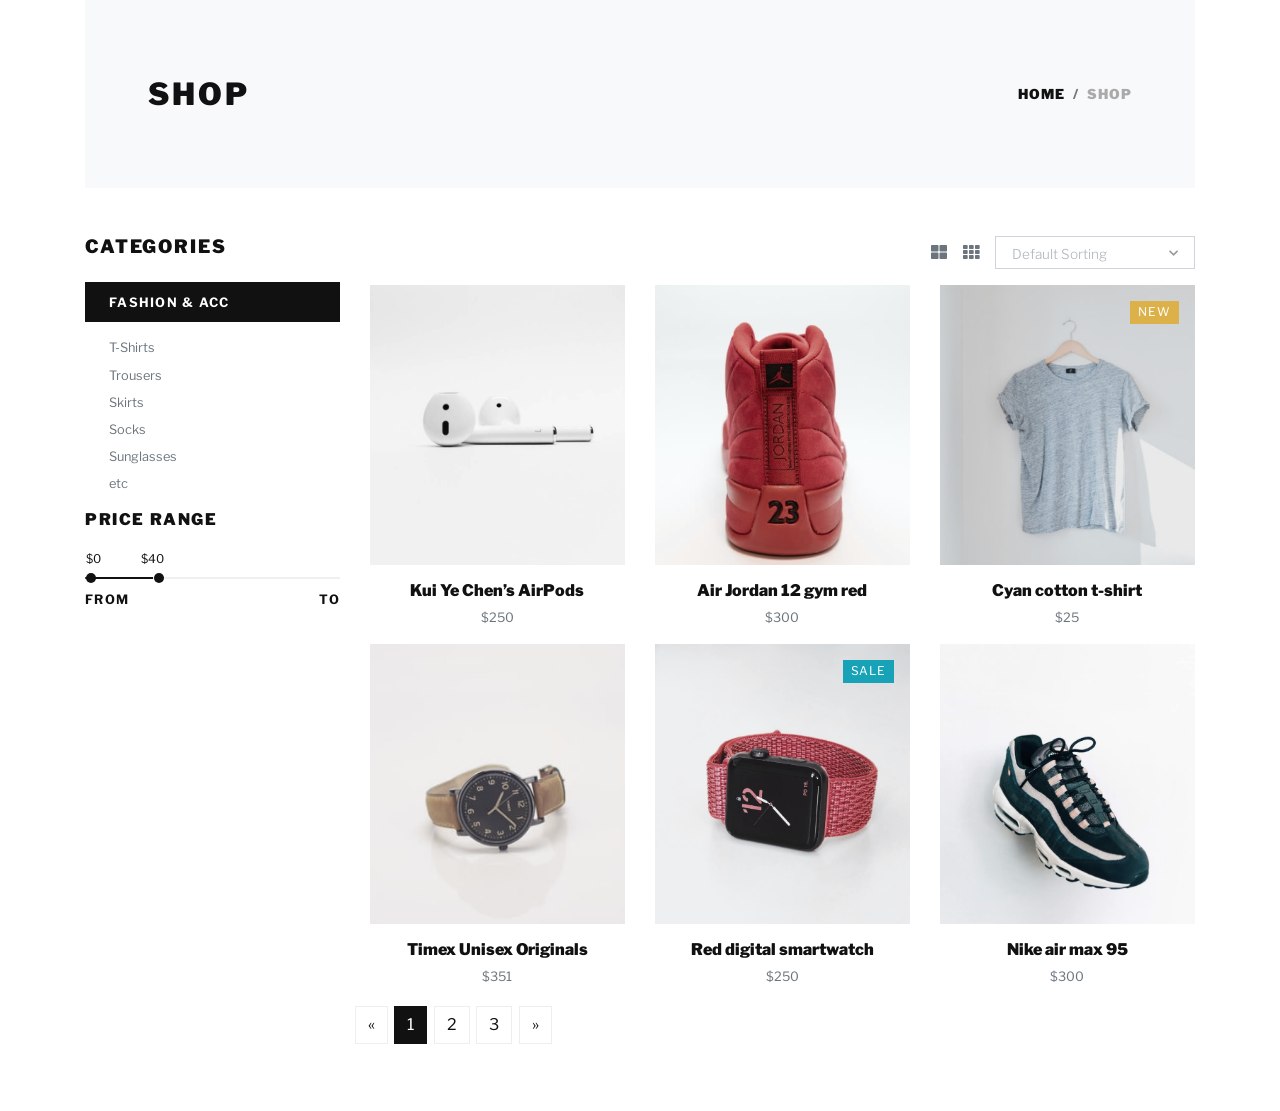
==== groupproject/WebContent/shop.html @ 6e3803e7 "commit" ====
<!DOCTYPE html>
<html>
  <head>
    <meta charset="utf-8">
    <meta http-equiv="X-UA-Compatible" content="IE=edge">
    <title>Boutique | Ecommerce bootstrap template </title>
    <meta name="description" content="">
    <meta name="viewport" content="width=device-width, initial-scale=1">
    <meta name="robots" content="all,follow">
    <!-- Bootstrap CSS-->
    <link rel="stylesheet" href="vendor/bootstrap/css/bootstrap.min.css">
    <!-- Lightbox-->
    <link rel="stylesheet" href="vendor/lightbox2/css/lightbox.min.css">
    <!-- Range slider-->
    <link rel="stylesheet" href="vendor/nouislider/nouislider.min.css">
    <!-- Bootstrap select-->
    <link rel="stylesheet" href="vendor/bootstrap-select/css/bootstrap-select.min.css">
    <!-- Owl Carousel-->
    <link rel="stylesheet" href="vendor/owl.carousel2/assets/owl.carousel.min.css">
    <link rel="stylesheet" href="vendor/owl.carousel2/assets/owl.theme.default.css">
    <!-- Google fonts-->
    <link rel="stylesheet" href="https://fonts.googleapis.com/css2?family=Libre+Franklin:wght@300;400;700&amp;display=swap">
    <link rel="stylesheet" href="https://fonts.googleapis.com/css2?family=Martel+Sans:wght@300;400;800&amp;display=swap">
    <!-- theme stylesheet-->
    <link rel="stylesheet" href="css/style.default.css" id="theme-stylesheet">
    <!-- Custom stylesheet - for your changes-->
    <link rel="stylesheet" href="css/custom.css">
    <!-- Favicon-->
    <link rel="shortcut icon" href="img/favicon.png">
    <!-- Tweaks for older IEs--><!--[if lt IE 9]>
        <script src="https://oss.maxcdn.com/html5shiv/3.7.3/html5shiv.min.js"></script>
        <script src="https://oss.maxcdn.com/respond/1.4.2/respond.min.js"></script><![endif]-->
  </head>
  <body>
    <div class="page-holder">
      <!-- navbar-->
     <jsp:include page="/inc/top.jsp">
      <!--  Modal -->
      <div class="modal fade" id="productView" tabindex="-1" role="dialog" aria-hidden="true">
        <div class="modal-dialog modal-lg modal-dialog-centered" role="document">
          <div class="modal-content">
            <div class="modal-body p-0">
              <div class="row align-items-stretch">
                <div class="col-lg-6 p-lg-0"><a class="product-view d-block h-100 bg-cover bg-center" style="background: url(img/product-5.jpg)" href="img/product-5.jpg" data-lightbox="productview" title="Red digital smartwatch"></a><a class="d-none" href="img/product-5-alt-1.jpg" title="Red digital smartwatch" data-lightbox="productview"></a><a class="d-none" href="img/product-5-alt-2.jpg" title="Red digital smartwatch" data-lightbox="productview"></a></div>
                <div class="col-lg-6">
                  <button class="close p-4" type="button" data-dismiss="modal" aria-label="Close"><span aria-hidden="true">close</span></button>
                  <div class="p-5 my-md-4">
                    <ul class="list-inline mb-2">
                      <li class="list-inline-item m-0"><i class="fas fa-star small text-warning"></i></li>
                      <li class="list-inline-item m-0"><i class="fas fa-star small text-warning"></i></li>
                      <li class="list-inline-item m-0"><i class="fas fa-star small text-warning"></i></li>
                      <li class="list-inline-item m-0"><i class="fas fa-star small text-warning"></i></li>
                      <li class="list-inline-item m-0"><i class="fas fa-star small text-warning"></i></li>
                    </ul>
                    
<!--                     이미지누루면 확대돼서 나오는 이미 -->

                    <h2 class="h4">TEST</h2>
                    <p class="text-muted">$20</p>
                    <p class="text-small mb-4">Lorem ipsum dolor sit amet, consectetur adipiscing elit. In ut ullamcorper leo, eget euismod orci. Cum sociis natoque penatibus et magnis dis parturient montes nascetur ridiculus mus. Vestibulum ultricies aliquam convallis.</p>
                    <div class="row align-items-stretch mb-4">
                      <div class="col-sm-7 pr-sm-0">
                        <div class="border d-flex align-items-center justify-content-between py-1 px-3"><span class="small text-uppercase text-gray mr-4 no-select">Quantity</span>
                          <div class="quantity">
                            <button class="dec-btn p-0"><i class="fas fa-caret-left"></i></button>
                            <input class="form-control border-0 shadow-0 p-0" type="text" value="1">
                            <button class="inc-btn p-0"><i class="fas fa-caret-right"></i></button>
                          </div>
                        </div>
                      </div>
                      <div class="col-sm-5 pl-sm-0"><a class="btn btn-dark btn-sm btn-block h-100 d-flex align-items-center justify-content-center px-0" href="cart.html">Add to cart</a></div>
                    </div><a class="btn btn-link text-dark p-0" href="#"><i class="far fa-heart mr-2"></i>Add to wish list</a>
                  </div>
                </div>
              </div>
            </div>
          </div>
        </div>
      </div>
      <div class="container">
        <!-- HERO SECTION-->
        <section class="py-5 bg-light">
          <div class="container">
            <div class="row px-4 px-lg-5 py-lg-4 align-items-center">
              <div class="col-lg-6">
                <h1 class="h2 text-uppercase mb-0">Shop</h1>
              </div>
              <div class="col-lg-6 text-lg-right">
                <nav aria-label="breadcrumb">
                  <ol class="breadcrumb justify-content-lg-end mb-0 px-0">
                    <li class="breadcrumb-item"><a href="index.html">Home</a></li>
                    <li class="breadcrumb-item active" aria-current="page">Shop</li>
                  </ol>
                </nav>
              </div>
            </div>
          </div>
        </section>
        <section class="py-5">
          <div class="container p-0">
            <div class="row">
              <!-- SHOP SIDEBAR-->
              <div class="col-lg-3 order-2 order-lg-1">
                <h5 class="text-uppercase mb-4">Categories</h5>
                <div class="py-2 px-4 bg-dark text-white mb-3"><strong class="small text-uppercase font-weight-bold">Fashion &amp; Acc</strong></div>
                <ul class="list-unstyled small text-muted pl-lg-4 font-weight-normal">
                  <li class="mb-2"><a class="reset-anchor" href="#">T-Shirts</a></li>
                  <li class="mb-2"><a class="reset-anchor" href="#">Trousers</a></li>
                  <li class="mb-2"><a class="reset-anchor" href="#">Skirts</a></li>
                  <li class="mb-2"><a class="reset-anchor" href="#">Socks</a></li>
                  <li class="mb-2"><a class="reset-anchor" href="#">Sunglasses</a></li>
                  <li class="mb-2"><a class="reset-anchor" href="#">etc</a></li>
                </ul>
               
       
                <h6 class="text-uppercase mb-4">Price range</h6>
                <div class="price-range pt-4 mb-5">
                  <div id="range"></div>
                  <div class="row pt-2">
                    <div class="col-6"><strong class="small font-weight-bold text-uppercase">From<input type="hidden" value="" id="lower"></strong></div>
                    <div class="col-6 text-right"><strong class="small font-weight-bold text-uppercase">To<input type="hidden" value="" id="upper"></strong></div>
                  </div>
                </div>
                <h6 class="text-uppercase mb-3"></h6>
                <div class="custom-control custom-checkbox mb-1">
<!--                   <input class="custom-control-input" id="customCheck1" type="checkbox"> -->
<!--                   <label class="custom-control-label text-small" for="customCheck1">Returns Accepted</label> -->
                </div>
                <div class="custom-control custom-checkbox mb-1">
<!--                   <input class="custom-control-input" id="customCheck2" type="checkbox"> -->
<!--                   <label class="custom-control-label text-small" for="customCheck2">Returns Accepted</label> -->
                </div>
                <div class="custom-control custom-checkbox mb-1">
<!--                   <input class="custom-control-input" id="customCheck3" type="checkbox"> -->
<!--                   <label class="custom-control-label text-small" for="customCheck3">Completed Items</label> -->
                </div>
                <div class="custom-control custom-checkbox mb-1">
<!--                   <input class="custom-control-input" id="customCheck4" type="checkbox"> -->
<!--                   <label class="custom-control-label text-small" for="customCheck4">Sold Items</label> -->
                </div>
                <div class="custom-control custom-checkbox mb-1">
<!--                   <input class="custom-control-input" id="customCheck5" type="checkbox"> -->
<!--                   <label class="custom-control-label text-small" for="customCheck5">Deals &amp; Savings</label> -->
                </div>
                <div class="custom-control custom-checkbox mb-4">
<!--                   <input class="custom-control-input" id="customCheck6" type="checkbox"> -->
<!--                   <label class="custom-control-label text-small" for="customCheck6">Authorized Seller</label> -->
                </div>
                <h6 class="text-uppercase mb-3"></h6>
                <div class="custom-control custom-radio">
<!--                   <input class="custom-control-input" id="customRadio1" type="radio" name="customRadio"> -->
<!--                   <label class="custom-control-label text-small" for="customRadio1">All Listings</label> -->
                </div>
                <div class="custom-control custom-radio">
<!--                   <input class="custom-control-input" id="customRadio2" type="radio" name="customRadio"> -->
<!--                   <label class="custom-control-label text-small" for="customRadio2">Best Offer</label> -->
                </div>
                <div class="custom-control custom-radio">
<!--                   <input class="custom-control-input" id="customRadio3" type="radio" name="customRadio"> -->
<!--                   <label class="custom-control-label text-small" for="customRadio3">Auction</label> -->
                </div>
                <div class="custom-control custom-radio">
<!--                   <input class="custom-control-input" id="customRadio4" type="radio" name="customRadio"> -->
<!--                   <label class="custom-control-label text-small" for="customRadio4">Buy It Now</label> -->
                </div>
              </div>
              <!-- SHOP LISTING-->
              <div class="col-lg-9 order-1 order-lg-2 mb-5 mb-lg-0">
                <div class="row mb-3 align-items-center">
                  <div class="col-lg-6 mb-2 mb-lg-0">
<!--                     <p class="text-small text-muted mb-0">Showing 1–12 of 53 results</p> -->
                  </div>
                  <div class="col-lg-6">
                    <ul class="list-inline d-flex align-items-center justify-content-lg-end mb-0">
                      <li class="list-inline-item text-muted mr-3"><a class="reset-anchor p-0" href="#"><i class="fas fa-th-large"></i></a></li>
                      <li class="list-inline-item text-muted mr-3"><a class="reset-anchor p-0" href="#"><i class="fas fa-th"></i></a></li>
                      <li class="list-inline-item">
                        <select class="selectpicker ml-auto" name="sorting" data-width="200" data-style="bs-select-form-control" data-title="Default sorting">
                          <option value="default">order</option>
                          <option value="popularity">Popularity</option>
                          <option value="low-high">Price: Low to High</option>
                          <option value="high-low">Price: High to Low</option>
                        </select>
                      </li>
                    </ul>
                  </div>
                </div>
                <div class="row">
                  <!-- PRODUCT-->
                  <div class="col-lg-4 col-sm-6">
                    <div class="product text-center">
                      <div class="mb-3 position-relative">
                        <div class="badge text-white badge-"></div><a class="d-block" href="detail.html"><img class="img-fluid w-100" src="img/product-1.jpg" alt="..."></a>
                        <div class="product-overlay">
                          <ul class="mb-0 list-inline">
                            <li class="list-inline-item m-0 p-0"><a class="btn btn-sm btn-outline-dark" href="#"><i class="far fa-heart"></i></a></li>
                            <li class="list-inline-item m-0 p-0"><a class="btn btn-sm btn-dark" href="cart.html">Add to cart</a></li>
                            <li class="list-inline-item mr-0"><a class="btn btn-sm btn-outline-dark" href="#productView" data-toggle="modal"><i class="fas fa-expand"></i></a></li>
                          </ul>
                        </div>
                      </div>
                      <h6> <a class="reset-anchor" href="detail.html">Kui Ye Chen’s AirPods</a></h6>
                      <p class="small text-muted">$250</p>
                    </div>
                  </div>
                  <!-- PRODUCT-->
                  <div class="col-lg-4 col-sm-6">
                    <div class="product text-center">
                      <div class="mb-3 position-relative">
                        <div class="badge text-white badge-"></div><a class="d-block" href="detail.html"><img class="img-fluid w-100" src="img/product-2.jpg" alt="..."></a>
                        <div class="product-overlay">
                          <ul class="mb-0 list-inline">
                            <li class="list-inline-item m-0 p-0"><a class="btn btn-sm btn-outline-dark" href="#"><i class="far fa-heart"></i></a></li>
                            <li class="list-inline-item m-0 p-0"><a class="btn btn-sm btn-dark" href="cart.html">Add to cart</a></li>
                            <li class="list-inline-item mr-0"><a class="btn btn-sm btn-outline-dark" href="#productView" data-toggle="modal"><i class="fas fa-expand"></i></a></li>
                          </ul>
                        </div>
                      </div>
                      <h6> <a class="reset-anchor" href="detail.html">Air Jordan 12 gym red</a></h6>
                      <p class="small text-muted">$300</p>
                    </div>
                  </div>
                  <!-- PRODUCT-->
                  <div class="col-lg-4 col-sm-6">
                    <div class="product text-center">
                      <div class="mb-3 position-relative">
                        <div class="badge text-white badge-primary">New</div><a class="d-block" href="detail.html"><img class="img-fluid w-100" src="img/product-3.jpg" alt="..."></a>
                        <div class="product-overlay">
                          <ul class="mb-0 list-inline">
                            <li class="list-inline-item m-0 p-0"><a class="btn btn-sm btn-outline-dark" href="#"><i class="far fa-heart"></i></a></li>
                            <li class="list-inline-item m-0 p-0"><a class="btn btn-sm btn-dark" href="cart.html">Add to cart</a></li>
                            <li class="list-inline-item mr-0"><a class="btn btn-sm btn-outline-dark" href="#productView" data-toggle="modal"><i class="fas fa-expand"></i></a></li>
                          </ul>
                        </div>
                      </div>
                      <h6> <a class="reset-anchor" href="detail.html">Cyan cotton t-shirt</a></h6>
                      <p class="small text-muted">$25</p>
                    </div>
                  </div>
                  <!-- PRODUCT-->
                  <div class="col-lg-4 col-sm-6">
                    <div class="product text-center">
                      <div class="mb-3 position-relative">
                        <div class="badge text-white badge-"></div><a class="d-block" href="detail.html"><img class="img-fluid w-100" src="img/product-4.jpg" alt="..."></a>
                        <div class="product-overlay">
                          <ul class="mb-0 list-inline">
                            <li class="list-inline-item m-0 p-0"><a class="btn btn-sm btn-outline-dark" href="#"><i class="far fa-heart"></i></a></li>
                            <li class="list-inline-item m-0 p-0"><a class="btn btn-sm btn-dark" href="cart.html">Add to cart</a></li>
                            <li class="list-inline-item mr-0"><a class="btn btn-sm btn-outline-dark" href="#productView" data-toggle="modal"><i class="fas fa-expand"></i></a></li>
                          </ul>
                        </div>
                      </div>
                      <h6> <a class="reset-anchor" href="detail.html">Timex Unisex Originals</a></h6>
                      <p class="small text-muted">$351</p>
                    </div>
                  </div>
                  <!-- PRODUCT-->
                  <div class="col-lg-4 col-sm-6">
                    <div class="product text-center">
                      <div class="mb-3 position-relative">
                        <div class="badge text-white badge-info">Sale</div><a class="d-block" href="detail.html"><img class="img-fluid w-100" src="img/product-5.jpg" alt="..."></a>
                        <div class="product-overlay">
                          <ul class="mb-0 list-inline">
                            <li class="list-inline-item m-0 p-0"><a class="btn btn-sm btn-outline-dark" href="#"><i class="far fa-heart"></i></a></li>
                            <li class="list-inline-item m-0 p-0"><a class="btn btn-sm btn-dark" href="cart.html">Add to cart</a></li>
                            <li class="list-inline-item mr-0"><a class="btn btn-sm btn-outline-dark" href="#productView" data-toggle="modal"><i class="fas fa-expand"></i></a></li>
                          </ul>
                        </div>
                      </div>
                      <h6> <a class="reset-anchor" href="detail.html">Red digital smartwatch</a></h6>
                      <p class="small text-muted">$250</p>
                    </div>
                  </div>
                  <!-- PRODUCT-->
                  <div class="col-lg-4 col-sm-6">
                    <div class="product text-center">
                      <div class="mb-3 position-relative">
                        <div class="badge text-white badge-"></div><a class="d-block" href="detail.html"><img class="img-fluid w-100" src="img/product-6.jpg" alt="..."></a>
                        <div class="product-overlay">
                          <ul class="mb-0 list-inline">
                            <li class="list-inline-item m-0 p-0"><a class="btn btn-sm btn-outline-dark" href="#"><i class="far fa-heart"></i></a></li>
                            <li class="list-inline-item m-0 p-0"><a class="btn btn-sm btn-dark" href="cart.html">Add to cart</a></li>
                            <li class="list-inline-item mr-0"><a class="btn btn-sm btn-outline-dark" href="#productView" data-toggle="modal"><i class="fas fa-expand"></i></a></li>
                          </ul>
                        </div>
                      </div>
                      <h6> <a class="reset-anchor" href="detail.html">Nike air max 95</a></h6>
                      <p class="small text-muted">$300</p>
                    </div>
                  </div>
                 
                 
                  
                 
                 
                
                <!-- PAGINATION-->
                <nav aria-label="Page navigation example">
                  <ul class="pagination justify-content-center justify-content-lg-end">
                    <li class="page-item"><a class="page-link" href="#" aria-label="Previous"><span aria-hidden="true">«</span></a></li>
                    <li class="page-item active"><a class="page-link" href="#">1</a></li>
                    <li class="page-item"><a class="page-link" href="#">2</a></li>
                    <li class="page-item"><a class="page-link" href="#">3</a></li>
                    <li class="page-item"><a class="page-link" href="#" aria-label="Next"><span aria-hidden="true">»</span></a></li>
                  </ul>
                </nav>
              </div>
            </div>
          </div>
        </section>
      </div>
      <jsp:include page="/inc/bottom.jsp"/>
      <!-- JavaScript files-->
      <script src="vendor/jquery/jquery.min.js"></script>
      <script src="vendor/bootstrap/js/bootstrap.bundle.min.js"></script>
      <script src="vendor/lightbox2/js/lightbox.min.js"></script>
      <script src="vendor/nouislider/nouislider.min.js"></script>
      <script src="vendor/bootstrap-select/js/bootstrap-select.min.js"></script>
      <script src="vendor/owl.carousel2/owl.carousel.min.js"></script>
      <script src="vendor/owl.carousel2.thumbs/owl.carousel2.thumbs.min.js"></script>
      <script src="js/front.js"></script>
      <!-- Nouislider Config-->
      <script>
        var range = document.getElementById('range');
        noUiSlider.create(range, {
            range: {
                'min': 0,
                'max': 150
            },
            step: 10,
            start: [0, 40],
            margin: 0,
            connect: true,
            direction: 'ltr',
            orientation: 'horizontal',
            behaviour: 'tap-drag',
            tooltips: true,
            format: {
              to: function ( value ) {
                return '$' + value;
              },
              from: function ( value ) {
                return value.replace('', '');
              }
            }
        });
        var inputLower=document.getElementById('lower');
        inputUpper=document.getElementById('upper');
        
        range.noUiSlider.on('update',function (values,handle){
        	if(handle){
        		
        	inputUpper.value=values[handle];
        	}else{
        		inputLower.value=values[handle];
        	}
        });
        
        inputUpper.addEventListener('change',function(){
        	range.noUiSlider.set([null,this.value]);
        });
        inputLower.addEventListener('change',function(){
        	range.noUiSlider.set([null,this.value]);
        });
        
      </script>
      <script>
        // ------------------------------------------------------- //
        //   Inject SVG Sprite - 
        //   see more here 
        //   https://css-tricks.com/ajaxing-svg-sprite/
        // ------------------------------------------------------ //
        function injectSvgSprite(path) {
        
            var ajax = new XMLHttpRequest();
            ajax.open("GET", path, true);
            ajax.send();
            ajax.onload = function(e) {
            var div = document.createElement("div");
            div.className = 'd-none';
            div.innerHTML = ajax.responseText;
            document.body.insertBefore(div, document.body.childNodes[0]);
            }
        }
        // this is set to BootstrapTemple website as you cannot 
        // inject local SVG sprite (using only 'icons/orion-svg-sprite.svg' path)
        // while using file:// protocol
        // pls don't forget to change to your domain :)
        injectSvgSprite('https://bootstraptemple.com/files/icons/orion-svg-sprite.svg'); 
        
      </script>
      <!-- FontAwesome CSS - loading as last, so it doesn't block rendering-->
      <link rel="stylesheet" href="https://use.fontawesome.com/releases/v5.7.1/css/all.css" integrity="sha384-fnmOCqbTlWIlj8LyTjo7mOUStjsKC4pOpQbqyi7RrhN7udi9RwhKkMHpvLbHG9Sr" crossorigin="anonymous">
    </div>
  </body>
</html>
---- groupproject/WebContent/vendor/nouislider/nouislider.min.css ----
/*! nouislider - 14.2.0 - 3/27/2020 */
.noUi-target,.noUi-target *{-webkit-touch-callout:none;-webkit-tap-highlight-color:transparent;-webkit-user-select:none;-ms-touch-action:none;touch-action:none;-ms-user-select:none;-moz-user-select:none;user-select:none;-moz-box-sizing:border-box;box-sizing:border-box}.noUi-target{position:relative}.noUi-base,.noUi-connects{width:100%;height:100%;position:relative;z-index:1}.noUi-connects{overflow:hidden;z-index:0}.noUi-connect,.noUi-origin{will-change:transform;position:absolute;z-index:1;top:0;right:0;-ms-transform-origin:0 0;-webkit-transform-origin:0 0;-webkit-transform-style:preserve-3d;transform-origin:0 0;transform-style:flat}.noUi-connect{height:100%;width:100%}.noUi-origin{height:10%;width:10%}.noUi-txt-dir-rtl.noUi-horizontal .noUi-origin{left:0;right:auto}.noUi-vertical .noUi-origin{width:0}.noUi-horizontal .noUi-origin{height:0}.noUi-handle{-webkit-backface-visibility:hidden;backface-visibility:hidden;position:absolute}.noUi-touch-area{height:100%;width:100%}.noUi-state-tap .noUi-connect,.noUi-state-tap .noUi-origin{-webkit-transition:transform .3s;transition:transform .3s}.noUi-state-drag *{cursor:inherit!important}.noUi-horizontal{height:18px}.noUi-horizontal .noUi-handle{width:34px;height:28px;right:-17px;top:-6px}.noUi-vertical{width:18px}.noUi-vertical .noUi-handle{width:28px;height:34px;right:-6px;top:-17px}.noUi-txt-dir-rtl.noUi-horizontal .noUi-handle{left:-17px;right:auto}.noUi-target{background:#FAFAFA;border-radius:4px;border:1px solid #D3D3D3;box-shadow:inset 0 1px 1px #F0F0F0,0 3px 6px -5px #BBB}.noUi-connects{border-radius:3px}.noUi-connect{background:#3FB8AF}.noUi-draggable{cursor:ew-resize}.noUi-vertical .noUi-draggable{cursor:ns-resize}.noUi-handle{border:1px solid #D9D9D9;border-radius:3px;background:#FFF;cursor:default;box-shadow:inset 0 0 1px #FFF,inset 0 1px 7px #EBEBEB,0 3px 6px -3px #BBB}.noUi-active{box-shadow:inset 0 0 1px #FFF,inset 0 1px 7px #DDD,0 3px 6px -3px #BBB}.noUi-handle:after,.noUi-handle:before{content:"";display:block;position:absolute;height:14px;width:1px;background:#E8E7E6;left:14px;top:6px}.noUi-handle:after{left:17px}.noUi-vertical .noUi-handle:after,.noUi-vertical .noUi-handle:before{width:14px;height:1px;left:6px;top:14px}.noUi-vertical .noUi-handle:after{top:17px}[disabled] .noUi-connect{background:#B8B8B8}[disabled] .noUi-handle,[disabled].noUi-handle,[disabled].noUi-target{cursor:not-allowed}.noUi-pips,.noUi-pips *{-moz-box-sizing:border-box;box-sizing:border-box}.noUi-pips{position:absolute;color:#999}.noUi-value{position:absolute;white-space:nowrap;text-align:center}.noUi-value-sub{color:#ccc;font-size:10px}.noUi-marker{position:absolute;background:#CCC}.noUi-marker-sub{background:#AAA}.noUi-marker-large{background:#AAA}.noUi-pips-horizontal{padding:10px 0;height:80px;top:100%;left:0;width:100%}.noUi-value-horizontal{-webkit-transform:translate(-50%,50%);transform:translate(-50%,50%)}.noUi-rtl .noUi-value-horizontal{-webkit-transform:translate(50%,50%);transform:translate(50%,50%)}.noUi-marker-horizontal.noUi-marker{margin-left:-1px;width:2px;height:5px}.noUi-marker-horizontal.noUi-marker-sub{height:10px}.noUi-marker-horizontal.noUi-marker-large{height:15px}.noUi-pips-vertical{padding:0 10px;height:100%;top:0;left:100%}.noUi-value-vertical{-webkit-transform:translate(0,-50%);transform:translate(0,-50%);padding-left:25px}.noUi-rtl .noUi-value-vertical{-webkit-transform:translate(0,50%);transform:translate(0,50%)}.noUi-marker-vertical.noUi-marker{width:5px;height:2px;margin-top:-1px}.noUi-marker-vertical.noUi-marker-sub{width:10px}.noUi-marker-vertical.noUi-marker-large{width:15px}.noUi-tooltip{display:block;position:absolute;border:1px solid #D9D9D9;border-radius:3px;background:#fff;color:#000;padding:5px;text-align:center;white-space:nowrap}.noUi-horizontal .noUi-tooltip{-webkit-transform:translate(-50%,0);transform:translate(-50%,0);left:50%;bottom:120%}.noUi-vertical .noUi-tooltip{-webkit-transform:translate(0,-50%);transform:translate(0,-50%);top:50%;right:120%}
---- groupproject/WebContent/css/style.default.css ----
/*
=========================================
=========================================

   Boutique | Ecommerce bootstrap template

=========================================
========================================= */
/*
*
* ==========================================
* GENERAL
* ==========================================
*
*/
.text-small {
  font-size: 0.85rem !important;
}

.text-gray {
  color: #aaa !important;
}

strong {
  font-weight: 700;
}

button:focus, button:active {
  outline: none;
}

/*
*
* ==========================================
* NAVBAR
* ==========================================
*
*/
.navbar {
  position: relative;
}

.navbar .dropdown-menu {
  border-top: 2px solid #dcb14a;
}

.navbar .dropdown-menu::before {
  content: '';
  display: block;
  border-left: 0.5rem solid transparent;
  border-right: 0.5rem solid transparent;
  border-bottom: 0.5rem solid #dcb14a;
  position: absolute;
  top: -0.5rem;
  left: 1rem;
}

@media (min-width: 992px) {
  .navbar-brand {
    position: absolute;
    top: 50%;
    left: 50%;
    -webkit-transform: translate(-50%, -50%);
    transform: translate(-50%, -50%);
  }
}

.navbar .dropdown-menu {
  visibility: hidden;
  opacity: 0;
  -webkit-transform: translateY(0.5rem);
  transform: translateY(0.5rem);
  transition: .2s ease all;
}

@media (min-width: 992px) {
  .navbar .dropdown-menu {
    display: block;
  }
}

@media (max-width: 991.98px) {
  .navbar .dropdown-menu.always-animated {
    display: block;
  }
}

.navbar .dropdown-menu.show {
  display: block;
  visibility: visible;
  opacity: 1;
  -webkit-transform: translateY(0px);
  transform: translateY(0px);
  transition: .2s ease all;
}

.megamenu {
  position: static;
}

.megamenu .dropdown-menu {
  width: 100%;
  z-index: 999;
}

/*
*
* ==========================================
* HERO
* ==========================================
*
*/
.hero {
  min-height: 30rem;
}

/*
*
* ==========================================
* CATEGORY
* ==========================================
*
*/
.category-item {
  display: block;
  position: relative;
  color: #343a40;
  transition: all 0.3s;
}

.category-item img {
  transition: all 0.3s;
}

.category-item-title {
  display: inline-block;
  padding: 0.5rem 1rem;
  background: #fff;
  text-transform: uppercase;
  letter-spacing: 0.07em;
  position: absolute;
  top: 50%;
  left: 50%;
  -webkit-transform: translate(-50%, -50%);
  transform: translate(-50%, -50%);
  box-shadow: 0 0 5px rgba(0, 0, 0, 0.07);
  font-size: 0.8rem;
}

.category-item:hover img {
  opacity: 0.7;
}

/*
*
* ==========================================
* PRODUCT
* ==========================================
*
*/
.product img {
  -webkit-filter: grayscale(40%);
  filter: grayscale(40%);
  transition: all 0.3s;
}

.product-overlay {
  width: 100%;
  position: absolute;
  left: 0;
  bottom: 0;
  display: -ms-flexbox;
  display: flex;
  -ms-flex-align: end;
  align-items: flex-end;
  -ms-flex-pack: center;
  justify-content: center;
  padding: 1rem 0;
  opacity: 0;
  transition: all 0.3s;
}

.product-overlay ul li {
  transition: all 0.3s;
}

.product-overlay ul li:first-of-type {
  -webkit-transform: translateX(-10px);
  transform: translateX(-10px);
  opacity: 0;
}

.product-overlay ul li:last-of-type {
  -webkit-transform: translateX(10px);
  transform: translateX(10px);
  opacity: 0;
}

.product:hover img {
  opacity: 0.3;
}

.product:hover .product-overlay {
  opacity: 1;
}

.product:hover .product-overlay li {
  opacity: 1;
  -webkit-transform: none;
  transform: none;
}

.product .badge {
  position: absolute;
  top: 1rem;
  right: 1rem;
  z-index: 999;
}

/*
*
* ==========================================
* PRODUCT MODAL
* ==========================================
*
*/
.product-view {
  min-height: 20rem;
}

.quantity {
  display: -ms-flexbox;
  display: flex;
  -ms-flex-align: center;
  align-items: center;
  font-family: inherit;
}

.quantity input {
  width: 2rem;
  text-align: center;
}

.quantity button {
  background: none;
  border: none;
  width: 1rem;
  outline: none;
}

/*
*
* ==========================================
* FOOTER
* ==========================================
*
*/
.footer-link {
  font-size: 0.85rem;
  position: relative;
  color: #999;
  transition: all 0.3s;
}

.footer-link:hover, .footer-link:focus {
  padding-left: 0.6rem;
  color: #fff;
  text-decoration: none;
}

.footer-link:hover::before, .footer-link:focus::before {
  opacity: 1;
}

.footer-link::before {
  content: '\f0da';
  display: inline-block;
  font-family: 'Font Awesome\ 5 Free';
  font-weight: 900;
  position: absolute;
  top: 50%;
  left: 0;
  -webkit-transform: translateY(-50%);
  transform: translateY(-50%);
  color: #fff;
  transition: all 0.3s;
  opacity: 0;
}

/*
* ===================================================
*    Custom Bootstrapious Utils
* ===================================================
*/
/*
   Text utils
   ------------------------
*/
.text-uppercase {
  text-transform: uppercase;
  letter-spacing: 0.1em;
}

.text-sm {
  font-size: 0.875rem;
}

.text-base {
  font-size: 1rem;
}

.text-lg {
  font-size: 1.25rem;
}

.text-xs {
  font-size: 0.65rem !important;
}

.text-shadow {
  text-shadow: 2px 2px 2px rgba(0, 0, 0, 0.1);
}

.text-shadow-primary {
  text-shadow: 2px 2px 2px rgba(220, 177, 74, 0.1);
}

.text-decoration-underline {
  text-decoration: underline;
}

.text-inherit {
  color: inherit;
}

/*
    Rounded corners - lg, sm
   ------------------------
*/
.rounded-lg {
  border-radius: 0;
}

.rounded-sm {
  border-radius: 0;
}

.rounded-xl {
  border-radius: 10rem;
}

/*
    Responsive borders - border-[breakpoint]
   ------------------------
*/
.border {
  border: 1px solid #dee2e6 !important;
}

@media (min-width: 576px) {
  .border-sm {
    border: 1px solid #dee2e6 !important;
  }
}

@media (min-width: 768px) {
  .border-md {
    border: 1px solid #dee2e6 !important;
  }
}

@media (min-width: 992px) {
  .border-lg {
    border: 1px solid #dee2e6 !important;
  }
}

@media (min-width: 1200px) {
  .border-xl {
    border: 1px solid #dee2e6 !important;
  }
}

/*
    Opacity helpers - .opacity-[1-9]
    ------------------------
*/
.opacity-1 {
  opacity: 0.1;
}

.opacity-2 {
  opacity: 0.2;
}

.opacity-3 {
  opacity: 0.3;
}

.opacity-4 {
  opacity: 0.4;
}

.opacity-5 {
  opacity: 0.5;
}

.opacity-6 {
  opacity: 0.6;
}

.opacity-7 {
  opacity: 0.7;
}

.opacity-8 {
  opacity: 0.8;
}

.opacity-9 {
  opacity: 0.9;
}

.opacity-10 {
  opacity: 1;
}

/*
    Z-index helpers - .z-index-[10-50]
    ------------------------
*/
.z-index-10 {
  z-index: 10;
}

.z-index-20 {
  z-index: 20;
}

.z-index-30 {
  z-index: 30;
}

.z-index-40 {
  z-index: 40;
}

.z-index-50 {
  z-index: 50;
}

/*
     Letter spacing helpers - .letter-spacing-[0-5]
    ------------------------
*/
.letter-spacing-0 {
  letter-spacing: 0 !important;
}

.letter-spacing-1 {
  letter-spacing: 0.1em;
}

.letter-spacing-2 {
  letter-spacing: 0.2em;
}

.letter-spacing-3 {
  letter-spacing: 0.3em;
}

.letter-spacing-4 {
  letter-spacing: 0.4em;
}

.letter-spacing-5 {
  letter-spacing: 0.5em;
}

/*
     Colours and backgrounds
    ------------------------
*/
.text-hover-primary {
  transition: all 0.2s ease-in-out;
}

.text-hover-primary:focus, .text-hover-primary:hover {
  color: #dcb14a !important;
}

a.text-hover-primary {
  transition: all 0.2s ease-in-out;
}

a.text-hover-primary:focus, a.text-hover-primary:hover {
  color: #dcb14a !important;
}

.bg-primary-light {
  background-color: #fbf6e9;
}

.border-primary {
  border-color: #dcb14a !important;
}

.text-hover-secondary {
  transition: all 0.2s ease-in-out;
}

.text-hover-secondary:focus, .text-hover-secondary:hover {
  color: #6c757d !important;
}

a.text-hover-secondary {
  transition: all 0.2s ease-in-out;
}

a.text-hover-secondary:focus, a.text-hover-secondary:hover {
  color: #6c757d !important;
}

.bg-secondary-light {
  background-color: #edeeef;
}

.border-secondary {
  border-color: #6c757d !important;
}

.text-hover-success {
  transition: all 0.2s ease-in-out;
}

.text-hover-success:focus, .text-hover-success:hover {
  color: #28a745 !important;
}

a.text-hover-success {
  transition: all 0.2s ease-in-out;
}

a.text-hover-success:focus, a.text-hover-success:hover {
  color: #28a745 !important;
}

.bg-success-light {
  background-color: #e5f4e9;
}

.border-success {
  border-color: #28a745 !important;
}

.text-hover-info {
  transition: all 0.2s ease-in-out;
}

.text-hover-info:focus, .text-hover-info:hover {
  color: #17a2b8 !important;
}

a.text-hover-info {
  transition: all 0.2s ease-in-out;
}

a.text-hover-info:focus, a.text-hover-info:hover {
  color: #17a2b8 !important;
}

.bg-info-light {
  background-color: #e3f4f6;
}

.border-info {
  border-color: #17a2b8 !important;
}

.text-hover-warning {
  transition: all 0.2s ease-in-out;
}

.text-hover-warning:focus, .text-hover-warning:hover {
  color: #ffc107 !important;
}

a.text-hover-warning {
  transition: all 0.2s ease-in-out;
}

a.text-hover-warning:focus, a.text-hover-warning:hover {
  color: #ffc107 !important;
}

.bg-warning-light {
  background-color: #fff8e1;
}

.border-warning {
  border-color: #ffc107 !important;
}

.text-hover-danger {
  transition: all 0.2s ease-in-out;
}

.text-hover-danger:focus, .text-hover-danger:hover {
  color: #dc3545 !important;
}

a.text-hover-danger {
  transition: all 0.2s ease-in-out;
}

a.text-hover-danger:focus, a.text-hover-danger:hover {
  color: #dc3545 !important;
}

.bg-danger-light {
  background-color: #fbe7e9;
}

.border-danger {
  border-color: #dc3545 !important;
}

.text-hover-light {
  transition: all 0.2s ease-in-out;
}

.text-hover-light:focus, .text-hover-light:hover {
  color: #f8f9fa !important;
}

a.text-hover-light {
  transition: all 0.2s ease-in-out;
}

a.text-hover-light:focus, a.text-hover-light:hover {
  color: #f8f9fa !important;
}

.bg-light-light {
  background-color: #fefefe;
}

.border-light {
  border-color: #f8f9fa !important;
}

.text-hover-dark {
  transition: all 0.2s ease-in-out;
}

.text-hover-dark:focus, .text-hover-dark:hover {
  color: #111111 !important;
}

a.text-hover-dark {
  transition: all 0.2s ease-in-out;
}

a.text-hover-dark:focus, a.text-hover-dark:hover {
  color: #111111 !important;
}

.bg-dark-light {
  background-color: #e2e2e2;
}

.border-dark {
  border-color: #111111 !important;
}

.bg-gray-100 {
  background: #f8f9fa !important;
}

.text-gray-100 {
  color: #f8f9fa;
}

.bg-gray-200 {
  background: #e9ecef !important;
}

.text-gray-200 {
  color: #e9ecef;
}

.bg-gray-300 {
  background: #dee2e6 !important;
}

.text-gray-300 {
  color: #dee2e6;
}

.bg-gray-400 {
  background: #ced4da !important;
}

.text-gray-400 {
  color: #ced4da;
}

.bg-gray-500 {
  background: #adb5bd !important;
}

.text-gray-500 {
  color: #adb5bd;
}

.bg-gray-600 {
  background: #6c757d !important;
}

.text-gray-600 {
  color: #6c757d;
}

.bg-gray-700 {
  background: #495057 !important;
}

.text-gray-700 {
  color: #495057;
}

.bg-gray-800 {
  background: #343a40 !important;
}

.text-gray-800 {
  color: #343a40;
}

.bg-gray-900 {
  background: #212529 !important;
}

.text-gray-900 {
  color: #212529;
}

.badge-primary-light {
  color: #dcb14a;
  background-color: #fbf6e9;
}

.badge-secondary-light {
  color: #6c757d;
  background-color: #edeeef;
}

.badge-success-light {
  color: #28a745;
  background-color: #e5f4e9;
}

.badge-info-light {
  color: #17a2b8;
  background-color: #e3f4f6;
}

.badge-warning-light {
  color: #ffc107;
  background-color: #fff8e1;
}

.badge-danger-light {
  color: #dc3545;
  background-color: #fbe7e9;
}

.badge-light-light {
  color: #f8f9fa;
  background-color: #fefefe;
}

.badge-dark-light {
  color: #111111;
  background-color: #e2e2e2;
}

/*
     Transparent overlays
    ------------------------
*/
.overlay-content {
  position: relative;
  z-index: 20;
}

@media (min-width: 576px) {
  .light-overlay-sm,
  .overlay-hover-light-sm {
    position: relative;
  }
  .light-overlay-sm::after,
  .overlay-hover-light-sm::after {
    position: absolute;
    top: 0;
    left: 0;
    width: 100%;
    height: 100%;
    content: ' ';
    background: #fff;
  }
}

@media (min-width: 576px) {
  .overlay-hover-light-sm::after {
    transition: opacity 0.15s linear;
    opacity: 0;
  }
}

@media (min-width: 576px) {
  .light-overlay-sm::after,
  .overlay-hover-light-sm:hover::after {
    opacity: .4;
  }
}

@media (min-width: 576px) {
  .light-overlay-sm-0::after,
  .overlay-hover-light-sm-0:hover::after {
    display: none;
  }
}

.dark-overlay-sm {
  position: relative;
}

@media (min-width: 576px) {
  .dark-overlay-sm::after {
    position: absolute;
    top: 0;
    left: 0;
    width: 100%;
    height: 100%;
    content: ' ';
    opacity: .4;
    background: #000;
  }
}

@media (min-width: 576px) {
  .dark-overlay-sm-0::after {
    display: none;
  }
}

@media (min-width: 768px) {
  .light-overlay-md,
  .overlay-hover-light-md {
    position: relative;
  }
  .light-overlay-md::after,
  .overlay-hover-light-md::after {
    position: absolute;
    top: 0;
    left: 0;
    width: 100%;
    height: 100%;
    content: ' ';
    background: #fff;
  }
}

@media (min-width: 768px) {
  .overlay-hover-light-md::after {
    transition: opacity 0.15s linear;
    opacity: 0;
  }
}

@media (min-width: 768px) {
  .light-overlay-md::after,
  .overlay-hover-light-md:hover::after {
    opacity: .4;
  }
}

@media (min-width: 768px) {
  .light-overlay-md-0::after,
  .overlay-hover-light-md-0:hover::after {
    display: none;
  }
}

.dark-overlay-md {
  position: relative;
}

@media (min-width: 768px) {
  .dark-overlay-md::after {
    position: absolute;
    top: 0;
    left: 0;
    width: 100%;
    height: 100%;
    content: ' ';
    opacity: .4;
    background: #000;
  }
}

@media (min-width: 768px) {
  .dark-overlay-md-0::after {
    display: none;
  }
}

@media (min-width: 992px) {
  .light-overlay-lg,
  .overlay-hover-light-lg {
    position: relative;
  }
  .light-overlay-lg::after,
  .overlay-hover-light-lg::after {
    position: absolute;
    top: 0;
    left: 0;
    width: 100%;
    height: 100%;
    content: ' ';
    background: #fff;
  }
}

@media (min-width: 992px) {
  .overlay-hover-light-lg::after {
    transition: opacity 0.15s linear;
    opacity: 0;
  }
}

@media (min-width: 992px) {
  .light-overlay-lg::after,
  .overlay-hover-light-lg:hover::after {
    opacity: .4;
  }
}

@media (min-width: 992px) {
  .light-overlay-lg-0::after,
  .overlay-hover-light-lg-0:hover::after {
    display: none;
  }
}

.dark-overlay-lg {
  position: relative;
}

@media (min-width: 992px) {
  .dark-overlay-lg::after {
    position: absolute;
    top: 0;
    left: 0;
    width: 100%;
    height: 100%;
    content: ' ';
    opacity: .4;
    background: #000;
  }
}

@media (min-width: 992px) {
  .dark-overlay-lg-0::after {
    display: none;
  }
}

@media (min-width: 1200px) {
  .light-overlay-xl,
  .overlay-hover-light-xl {
    position: relative;
  }
  .light-overlay-xl::after,
  .overlay-hover-light-xl::after {
    position: absolute;
    top: 0;
    left: 0;
    width: 100%;
    height: 100%;
    content: ' ';
    background: #fff;
  }
}

@media (min-width: 1200px) {
  .overlay-hover-light-xl::after {
    transition: opacity 0.15s linear;
    opacity: 0;
  }
}

@media (min-width: 1200px) {
  .light-overlay-xl::after,
  .overlay-hover-light-xl:hover::after {
    opacity: .4;
  }
}

@media (min-width: 1200px) {
  .light-overlay-xl-0::after,
  .overlay-hover-light-xl-0:hover::after {
    display: none;
  }
}

.dark-overlay-xl {
  position: relative;
}

@media (min-width: 1200px) {
  .dark-overlay-xl::after {
    position: absolute;
    top: 0;
    left: 0;
    width: 100%;
    height: 100%;
    content: ' ';
    opacity: .4;
    background: #000;
  }
}

@media (min-width: 1200px) {
  .dark-overlay-xl-0::after {
    display: none;
  }
}

.light-overlay,
.overlay-hover-light {
  position: relative;
}

.light-overlay::after,
.overlay-hover-light::after {
  position: absolute;
  top: 0;
  left: 0;
  width: 100%;
  height: 100%;
  content: ' ';
  background: #fff;
}

.overlay-hover-light::after {
  transition: opacity 0.15s linear;
  opacity: 0;
}

.light-overlay::after,
.overlay-hover-light:hover::after {
  opacity: .4;
}

.light-overlay-0::after,
.overlay-hover-light-0:hover::after {
  display: none;
}

.dark-overlay {
  position: relative;
}

.dark-overlay::after {
  position: absolute;
  top: 0;
  left: 0;
  width: 100%;
  height: 100%;
  content: ' ';
  opacity: .4;
  background: #000;
}

.dark-overlay-0::after {
  display: none;
}

/*
     Other
    ------------------------
*/
.overflow-visible {
  overflow: visible !important;
}

.shadow-0 {
  box-shadow: none !important;
}

.bg-cover {
  background-size: cover !important;
}

.bg-center {
  background-position: center center !important;
}

.reset-anchor {
  color: inherit;
  transition: all 0.3s;
}

.reset-anchor:hover, .reset-anchor:focus {
  text-decoration: none;
}

.index-forward {
  z-index: 99;
  position: relative;
}

.headings-font-family {
  font-family: inherit !important;
}

.no-select {
  cursor: default;
  -webkit-user-select: none;
  -moz-user-select: none;
  -ms-user-select: none;
  user-select: none;
}

/*
* ===================================================
*    Custom Orion Icons
* ===================================================
*/
.svg-icon {
  width: 32px;
  height: 32px;
  vertical-align: text-bottom;
  stroke: currentColor;
  stroke-width: 3;
  --layer1: currentColor;
  --layer2: currentColor;
  --layer3: currentColor;
}

.svg-icon.svg-icon-light {
  stroke-width: 2;
}

.svg-icon.svg-icon-heavy {
  stroke-width: 4;
}

.svg-icon-big {
  width: 48px;
  height: 48px;
}

.svg-icon-sm {
  width: 24px;
  height: 24px;
}

/*
*
* ==========================================
* OWL THUMBS
* ==========================================
*
*/
.owl-thumb-item {
  cursor: pointer;
  background: #111111;
}

.owl-thumb-item img {
  transition: all 0.3s;
}

.owl-thumb-item.active img {
  opacity: 0.8;
}

/*
*
* ==========================================
* NOUISLIDER
* ==========================================
*
*/
.noUi-target {
  background: #efefef;
  border-radius: 0;
  border: none;
  box-shadow: none;
}

.noUi-horizontal {
  height: 2px;
}

@media (max-width: 991.98px) {
  .noUi-horizontal {
    height: 3px;
  }
}

.noUi-horizontal .noUi-handle {
  width: 10px;
  height: 10px;
  right: -10px;
  top: -4px;
  outline: none;
  border-radius: 50%;
  background: #111111;
  border: none !important;
  box-shadow: none;
  cursor: pointer;
}

@media (max-width: 991.98px) {
  .noUi-horizontal .noUi-handle {
    top: -3px;
  }
}

.noUi-horizontal .noUi-handle::before, .noUi-horizontal .noUi-handle::after {
  display: none;
}

.noUi-connect {
  background: #111111;
}

.noUi-tooltip {
  font-size: 0.75rem;
  font-family: inherit;
  background: #fff;
  border-radius: 0;
  border: none;
  color: #111111;
  padding: 0.2rem 0;
}

.noUi-handle-lower .noUi-tooltip {
  left: 0;
  -webkit-transform: none;
  transform: none;
}

.noUi-handle-upper .noUi-tooltip {
  left: auto;
  right: 0;
  -webkit-transform: none;
  transform: none;
}

/*
*
* ==========================================
* BOOTSTRAP SELECT
* ==========================================
*
*/
.bootstrap-select {
  display: block !important;
}

.bootstrap-select .bs-select-form-control.dropdown-toggle {
  display: block !important;
  border: 1px solid #ced4da !important;
  padding: 0.2rem 1rem !important;
  outline: none !important;
  box-shadow: none;
}

.bootstrap-select .bs-select-form-control.dropdown-toggle::after {
  margin-left: -0.5rem !important;
}

.bootstrap-select .dropdown-menu {
  padding: 0;
  border-radius: 0;
  border-color: #ddd;
  box-shadow: 0 0 7px rgba(0, 0, 0, 0.1);
  max-height: 200px !important;
  -webkit-transform: none !important;
  transform: none !important;
  margin: 0 !important;
  max-width: 100%;
}

.bootstrap-select .dropdown-menu .dropdown-item {
  padding: 0.7rem 1rem;
  transition: all 0.3s;
  outline: none !important;
  font-size: 0.85rem;
  -webkit-transform: none !important;
  transform: none !important;
  font-weight: 300;
  border-bottom: 1px solid #eee;
}

.bootstrap-select .dropdown-menu .dropdown-item.active, .bootstrap-select .dropdown-menu .dropdown-item:active {
  background: #f8f9fa !important;
  color: #343a40 !important;
}

.bootstrap-select .filter-option-inner-inner {
  color: #adb5bd;
  font-size: 0.85rem;
  font-weight: 300;
  font-family: "Libre Franklin", sans-serif;
  line-height: 1.5rem !important;
  text-transform: capitalize;
  -webkit-transform: translateY(1px);
  transform: translateY(1px);
  letter-spacing: 0;
}

.bootstrap-select .filter-option-inner-inner.selected {
  color: #111111;
  font-size: 0.95rem;
}

.bootstrap-select .bs-searchbox {
  padding: 0.5rem;
}

.bootstrap-select .bs-searchbox input {
  padding-left: 1rem;
  padding-right: 1rem;
}

.bootstrap-select .bs-searchbox input:focus {
  box-shadow: none;
  border: 1px solid #ddd;
}

.bootstrap-select .bs-searchbox input::-webkit-input-placeholder {
  font-weight: 300;
}

.bootstrap-select .bs-searchbox input::-moz-placeholder {
  font-weight: 300;
}

.bootstrap-select .bs-searchbox input:-ms-input-placeholder {
  font-weight: 300;
}

.bootstrap-select .bs-searchbox input::-ms-input-placeholder {
  font-weight: 300;
}

.bootstrap-select .bs-searchbox input::placeholder {
  font-weight: 300;
}

.bootstrap-select .no-results {
  margin: 0 0.5rem 0.5rem 0.5rem;
  padding: 0.2rem 1rem;
}

.bootstrap-select button.dropdown-toggle:active, .bootstrap-select button.dropdown-toggle:focus {
  outline: none !important;
}

.bootstrap-select button.dropdown-toggle::after {
  border: none;
  content: '\f078' !important;
  font-family: 'Font Awesome\ 5 Free';
  font-weight: 900;
  font-size: 0.65rem;
  vertical-align: middle !important;
  padding-left: 0.1rem;
  -webkit-transform: translateY(-50%);
  transform: translateY(-50%);
  position: absolute;
  right: 1rem;
  top: calc(50% + 2px);
}

.bootstrap-select button.dropdown-toggle.form-control-lg .filter-option {
  position: absolute;
  top: 50%;
  left: 1rem;
  -webkit-transform: translateY(-50%);
  transform: translateY(-50%);
  height: 1.5rem;
  line-height: 1.5rem;
}

.bootstrap-select .dropdown-toggle[aria-expanded="true"]::after {
  content: '\f077' !important;
}

/*

=====================
STYLE SWITCHER FOR DEMO
=====================

*/
#style-switch-button {
  position: fixed;
  top: 120px;
  left: 0px;
  border-radius: 0;
  z-index: 2;
}

#style-switch {
  width: 300px;
  padding: 20px;
  position: fixed;
  top: 160px;
  left: 0;
  background: #fff;
  border: solid 1px #ced4da;
  z-index: 2000;
}

#style-switch h4 {
  color: #495057;
}

/* =========================================

      THEMING OF THE BOOTSTRAP COMPONENTS

   =========================================

    1 - NAVBAR
    2 - BUTTONS
    3 - TYPE
    4 - PAGINATION
    5 - UTILITIES
    6 - FORMS
    7 - CODE
    8 - NAV
    9 - CARD
    10 - DROPDOWNS
    11 - MODALS
    12 - BREADCRUMB

*/
/*
 * 1. NAVBAR
 */
.navbar {
  padding: 0.5rem 1rem;
}

.navbar-brand {
  display: inline-block;
  padding-top: 0.3125rem;
  padding-bottom: 0.3125rem;
  margin-right: 1rem;
  font-size: 1.25rem;
}

.navbar-toggler {
  padding: 0.25rem 0.75rem;
  font-size: 1.25rem;
  line-height: 1;
  border: 1px solid transparent;
  border-radius: 0;
}

.navbar-light .navbar-brand {
  color: #dcb14a;
}

.navbar-light .navbar-brand:hover, .navbar-light .navbar-brand:focus {
  color: #dcb14a;
}

.navbar-light .navbar-nav .nav-link {
  color: rgba(17, 17, 17, 0.99);
  font-weight: 800;
  font-size: 0.95rem;
  transition: all 0.3s;
}

.navbar-light .navbar-nav .nav-link:hover, .navbar-light .navbar-nav .nav-link:focus {
  color: #dcb14a;
}

.navbar-light .navbar-nav .nav-link.disabled {
  color: rgba(17, 17, 17, 0.3);
}

.navbar-light .navbar-nav .show > .nav-link,
.navbar-light .navbar-nav .active > .nav-link,
.navbar-light .navbar-nav .nav-link.show,
.navbar-light .navbar-nav .nav-link.active {
  color: #dcb14a;
}

.navbar-light .navbar-toggler {
  color: rgba(17, 17, 17, 0.99);
  border-color: rgba(17, 17, 17, 0.1);
}

.navbar-light .navbar-toggler-icon {
  background-image: url("data:image/svg+xml;charset=utf8,%3Csvg viewBox='0 0 30 30' xmlns='http://www.w3.org/2000/svg'%3E%3Cpath stroke='rgba(17, 17, 17, 0.99)' stroke-width='2' stroke-linecap='round' stroke-miterlimit='10' d='M4 7h22M4 15h22M4 23h22'/%3E%3C/svg%3E");
}

.navbar-light .navbar-text {
  color: rgba(17, 17, 17, 0.99);
}

.navbar-dark .navbar-brand {
  color: #fff;
}

.navbar-dark .navbar-brand:hover, .navbar-dark .navbar-brand:focus {
  color: #fff;
}

.navbar-dark .navbar-nav .nav-link {
  color: rgba(255, 255, 255, 0.5);
}

.navbar-dark .navbar-nav .nav-link:hover, .navbar-dark .navbar-nav .nav-link:focus {
  color: rgba(255, 255, 255, 0.75);
}

.navbar-dark .navbar-nav .nav-link.disabled {
  color: rgba(255, 255, 255, 0.25);
}

.navbar-dark .navbar-nav .show > .nav-link,
.navbar-dark .navbar-nav .active > .nav-link,
.navbar-dark .navbar-nav .nav-link.show,
.navbar-dark .navbar-nav .nav-link.active {
  color: #fff;
}

.navbar-dark .navbar-toggler {
  color: rgba(255, 255, 255, 0.5);
  border-color: rgba(255, 255, 255, 0.1);
}

.navbar-dark .navbar-toggler-icon {
  background-image: url("data:image/svg+xml;charset=utf8,%3Csvg viewBox='0 0 30 30' xmlns='http://www.w3.org/2000/svg'%3E%3Cpath stroke='rgba(255, 255, 255, 0.5)' stroke-width='2' stroke-linecap='round' stroke-miterlimit='10' d='M4 7h22M4 15h22M4 23h22'/%3E%3C/svg%3E");
}

.navbar-dark .navbar-text {
  color: rgba(255, 255, 255, 0.5);
}

/*
 * 2. BUTTONS
 */
.btn {
  font-weight: 400;
  border: 1px solid transparent;
  font-family: inherit;
  padding: 0.375rem 1.5rem;
  font-size: 1rem;
  line-height: 1.5;
  border-radius: 0;
  transition: color 0.15s ease-in-out, background-color 0.15s ease-in-out, border-color 0.15s ease-in-out, box-shadow 0.15s ease-in-out;
}

@media screen and (prefers-reduced-motion: reduce) {
  .btn {
    transition: none;
  }
}

.btn:focus, .btn.focus {
  box-shadow: 0 0 0 0.2rem rgba(220, 177, 74, 0.25);
}

.btn.disabled, .btn:disabled {
  opacity: 0.65;
}

.btn:not(:disabled):not(.disabled):active, .btn:not(:disabled):not(.disabled).active {
  background-image: none;
}

.btn-link {
  font-weight: 400;
  color: #dcb14a;
}

.btn-link:hover {
  color: #b68b23;
  text-decoration: underline;
}

.btn-link:focus, .btn-link.focus {
  text-decoration: underline;
  box-shadow: none;
}

.btn-link:disabled, .btn-link.disabled {
  color: #6c757d;
}

.btn-primary {
  color: #212529;
  background-color: #dcb14a;
  border-color: #dcb14a;
}

.btn-primary:hover {
  color: #212529;
  background-color: #d6a32a;
  border-color: #cc9b27;
}

.btn-primary:focus, .btn-primary.focus {
  box-shadow: 0 0 0 0.2rem rgba(220, 177, 74, 0.5);
  box-shadow: none;
}

.btn-primary.disabled, .btn-primary:disabled {
  color: #212529;
  background-color: #dcb14a;
  border-color: #dcb14a;
}

.btn-primary:not(:disabled):not(.disabled):active, .btn-primary:not(:disabled):not(.disabled).active,
.show > .btn-primary.dropdown-toggle {
  color: #212529;
  background-color: #cc9b27;
  border-color: #c19325;
}

.btn-primary:not(:disabled):not(.disabled):active:focus, .btn-primary:not(:disabled):not(.disabled).active:focus,
.show > .btn-primary.dropdown-toggle:focus {
  box-shadow: 0 0 0 0.2rem rgba(220, 177, 74, 0.5);
}

.btn-primary:Focus {
  text-decoration: none;
}

.btn-secondary {
  color: #fff;
  background-color: #6c757d;
  border-color: #6c757d;
}

.btn-secondary:hover {
  color: #fff;
  background-color: #5a6268;
  border-color: #545b62;
}

.btn-secondary:focus, .btn-secondary.focus {
  box-shadow: 0 0 0 0.2rem rgba(108, 117, 125, 0.5);
  box-shadow: none;
}

.btn-secondary.disabled, .btn-secondary:disabled {
  color: #fff;
  background-color: #6c757d;
  border-color: #6c757d;
}

.btn-secondary:not(:disabled):not(.disabled):active, .btn-secondary:not(:disabled):not(.disabled).active,
.show > .btn-secondary.dropdown-toggle {
  color: #fff;
  background-color: #545b62;
  border-color: #4e555b;
}

.btn-secondary:not(:disabled):not(.disabled):active:focus, .btn-secondary:not(:disabled):not(.disabled).active:focus,
.show > .btn-secondary.dropdown-toggle:focus {
  box-shadow: 0 0 0 0.2rem rgba(108, 117, 125, 0.5);
}

.btn-secondary:Focus {
  text-decoration: none;
}

.btn-success {
  color: #fff;
  background-color: #28a745;
  border-color: #28a745;
}

.btn-success:hover {
  color: #fff;
  background-color: #218838;
  border-color: #1e7e34;
}

.btn-success:focus, .btn-success.focus {
  box-shadow: 0 0 0 0.2rem rgba(40, 167, 69, 0.5);
  box-shadow: none;
}

.btn-success.disabled, .btn-success:disabled {
  color: #fff;
  background-color: #28a745;
  border-color: #28a745;
}

.btn-success:not(:disabled):not(.disabled):active, .btn-success:not(:disabled):not(.disabled).active,
.show > .btn-success.dropdown-toggle {
  color: #fff;
  background-color: #1e7e34;
  border-color: #1c7430;
}

.btn-success:not(:disabled):not(.disabled):active:focus, .btn-success:not(:disabled):not(.disabled).active:focus,
.show > .btn-success.dropdown-toggle:focus {
  box-shadow: 0 0 0 0.2rem rgba(40, 167, 69, 0.5);
}

.btn-success:Focus {
  text-decoration: none;
}

.btn-info {
  color: #fff;
  background-color: #17a2b8;
  border-color: #17a2b8;
}

.btn-info:hover {
  color: #fff;
  background-color: #138496;
  border-color: #117a8b;
}

.btn-info:focus, .btn-info.focus {
  box-shadow: 0 0 0 0.2rem rgba(23, 162, 184, 0.5);
  box-shadow: none;
}

.btn-info.disabled, .btn-info:disabled {
  color: #fff;
  background-color: #17a2b8;
  border-color: #17a2b8;
}

.btn-info:not(:disabled):not(.disabled):active, .btn-info:not(:disabled):not(.disabled).active,
.show > .btn-info.dropdown-toggle {
  color: #fff;
  background-color: #117a8b;
  border-color: #10707f;
}

.btn-info:not(:disabled):not(.disabled):active:focus, .btn-info:not(:disabled):not(.disabled).active:focus,
.show > .btn-info.dropdown-toggle:focus {
  box-shadow: 0 0 0 0.2rem rgba(23, 162, 184, 0.5);
}

.btn-info:Focus {
  text-decoration: none;
}

.btn-warning {
  color: #212529;
  background-color: #ffc107;
  border-color: #ffc107;
}

.btn-warning:hover {
  color: #212529;
  background-color: #e0a800;
  border-color: #d39e00;
}

.btn-warning:focus, .btn-warning.focus {
  box-shadow: 0 0 0 0.2rem rgba(255, 193, 7, 0.5);
  box-shadow: none;
}

.btn-warning.disabled, .btn-warning:disabled {
  color: #212529;
  background-color: #ffc107;
  border-color: #ffc107;
}

.btn-warning:not(:disabled):not(.disabled):active, .btn-warning:not(:disabled):not(.disabled).active,
.show > .btn-warning.dropdown-toggle {
  color: #212529;
  background-color: #d39e00;
  border-color: #c69500;
}

.btn-warning:not(:disabled):not(.disabled):active:focus, .btn-warning:not(:disabled):not(.disabled).active:focus,
.show > .btn-warning.dropdown-toggle:focus {
  box-shadow: 0 0 0 0.2rem rgba(255, 193, 7, 0.5);
}

.btn-warning:Focus {
  text-decoration: none;
}

.btn-danger {
  color: #fff;
  background-color: #dc3545;
  border-color: #dc3545;
}

.btn-danger:hover {
  color: #fff;
  background-color: #c82333;
  border-color: #bd2130;
}

.btn-danger:focus, .btn-danger.focus {
  box-shadow: 0 0 0 0.2rem rgba(220, 53, 69, 0.5);
  box-shadow: none;
}

.btn-danger.disabled, .btn-danger:disabled {
  color: #fff;
  background-color: #dc3545;
  border-color: #dc3545;
}

.btn-danger:not(:disabled):not(.disabled):active, .btn-danger:not(:disabled):not(.disabled).active,
.show > .btn-danger.dropdown-toggle {
  color: #fff;
  background-color: #bd2130;
  border-color: #b21f2d;
}

.btn-danger:not(:disabled):not(.disabled):active:focus, .btn-danger:not(:disabled):not(.disabled).active:focus,
.show > .btn-danger.dropdown-toggle:focus {
  box-shadow: 0 0 0 0.2rem rgba(220, 53, 69, 0.5);
}

.btn-danger:Focus {
  text-decoration: none;
}

.btn-light {
  color: #212529;
  background-color: #f8f9fa;
  border-color: #f8f9fa;
}

.btn-light:hover {
  color: #212529;
  background-color: #e2e6ea;
  border-color: #dae0e5;
}

.btn-light:focus, .btn-light.focus {
  box-shadow: 0 0 0 0.2rem rgba(248, 249, 250, 0.5);
  box-shadow: none;
}

.btn-light.disabled, .btn-light:disabled {
  color: #212529;
  background-color: #f8f9fa;
  border-color: #f8f9fa;
}

.btn-light:not(:disabled):not(.disabled):active, .btn-light:not(:disabled):not(.disabled).active,
.show > .btn-light.dropdown-toggle {
  color: #212529;
  background-color: #dae0e5;
  border-color: #d3d9df;
}

.btn-light:not(:disabled):not(.disabled):active:focus, .btn-light:not(:disabled):not(.disabled).active:focus,
.show > .btn-light.dropdown-toggle:focus {
  box-shadow: 0 0 0 0.2rem rgba(248, 249, 250, 0.5);
}

.btn-light:Focus {
  text-decoration: none;
}

.btn-dark {
  color: #fff;
  background-color: #111111;
  border-color: #111111;
}

.btn-dark:hover {
  color: #fff;
  background-color: black;
  border-color: black;
}

.btn-dark:focus, .btn-dark.focus {
  box-shadow: 0 0 0 0.2rem rgba(17, 17, 17, 0.5);
  box-shadow: none;
}

.btn-dark.disabled, .btn-dark:disabled {
  color: #fff;
  background-color: #111111;
  border-color: #111111;
}

.btn-dark:not(:disabled):not(.disabled):active, .btn-dark:not(:disabled):not(.disabled).active,
.show > .btn-dark.dropdown-toggle {
  color: #fff;
  background-color: black;
  border-color: black;
}

.btn-dark:not(:disabled):not(.disabled):active:focus, .btn-dark:not(:disabled):not(.disabled).active:focus,
.show > .btn-dark.dropdown-toggle:focus {
  box-shadow: 0 0 0 0.2rem rgba(17, 17, 17, 0.5);
}

.btn-dark:Focus {
  text-decoration: none;
}

.btn-outline-primary {
  color: #dcb14a;
  background-color: transparent;
  background-image: none;
  border-color: #dcb14a;
}

.btn-outline-primary:hover {
  color: #fff;
  background-color: #dcb14a;
  border-color: #dcb14a;
}

.btn-outline-primary:focus, .btn-outline-primary.focus {
  box-shadow: 0 0 0 0.2rem rgba(220, 177, 74, 0.5);
  box-shadow: none;
}

.btn-outline-primary.disabled, .btn-outline-primary:disabled {
  color: #dcb14a;
  background-color: transparent;
}

.btn-outline-primary:not(:disabled):not(.disabled):active, .btn-outline-primary:not(:disabled):not(.disabled).active,
.show > .btn-outline-primary.dropdown-toggle {
  color: #212529;
  background-color: #dcb14a;
  border-color: #dcb14a;
}

.btn-outline-primary:not(:disabled):not(.disabled):active:focus, .btn-outline-primary:not(:disabled):not(.disabled).active:focus,
.show > .btn-outline-primary.dropdown-toggle:focus {
  box-shadow: none;
}

.btn-outline-primary:focus {
  color: #fff;
  background: #dcb14a;
  text-decoration: none;
}

.btn-outline-secondary {
  color: #6c757d;
  background-color: transparent;
  background-image: none;
  border-color: #6c757d;
}

.btn-outline-secondary:hover {
  color: #fff;
  background-color: #6c757d;
  border-color: #6c757d;
}

.btn-outline-secondary:focus, .btn-outline-secondary.focus {
  box-shadow: 0 0 0 0.2rem rgba(108, 117, 125, 0.5);
  box-shadow: none;
}

.btn-outline-secondary.disabled, .btn-outline-secondary:disabled {
  color: #6c757d;
  background-color: transparent;
}

.btn-outline-secondary:not(:disabled):not(.disabled):active, .btn-outline-secondary:not(:disabled):not(.disabled).active,
.show > .btn-outline-secondary.dropdown-toggle {
  color: #fff;
  background-color: #6c757d;
  border-color: #6c757d;
}

.btn-outline-secondary:not(:disabled):not(.disabled):active:focus, .btn-outline-secondary:not(:disabled):not(.disabled).active:focus,
.show > .btn-outline-secondary.dropdown-toggle:focus {
  box-shadow: none;
}

.btn-outline-secondary:focus {
  color: #fff;
  background: #6c757d;
  text-decoration: none;
}

.btn-outline-success {
  color: #28a745;
  background-color: transparent;
  background-image: none;
  border-color: #28a745;
}

.btn-outline-success:hover {
  color: #fff;
  background-color: #28a745;
  border-color: #28a745;
}

.btn-outline-success:focus, .btn-outline-success.focus {
  box-shadow: 0 0 0 0.2rem rgba(40, 167, 69, 0.5);
  box-shadow: none;
}

.btn-outline-success.disabled, .btn-outline-success:disabled {
  color: #28a745;
  background-color: transparent;
}

.btn-outline-success:not(:disabled):not(.disabled):active, .btn-outline-success:not(:disabled):not(.disabled).active,
.show > .btn-outline-success.dropdown-toggle {
  color: #fff;
  background-color: #28a745;
  border-color: #28a745;
}

.btn-outline-success:not(:disabled):not(.disabled):active:focus, .btn-outline-success:not(:disabled):not(.disabled).active:focus,
.show > .btn-outline-success.dropdown-toggle:focus {
  box-shadow: none;
}

.btn-outline-success:focus {
  color: #fff;
  background: #28a745;
  text-decoration: none;
}

.btn-outline-info {
  color: #17a2b8;
  background-color: transparent;
  background-image: none;
  border-color: #17a2b8;
}

.btn-outline-info:hover {
  color: #fff;
  background-color: #17a2b8;
  border-color: #17a2b8;
}

.btn-outline-info:focus, .btn-outline-info.focus {
  box-shadow: 0 0 0 0.2rem rgba(23, 162, 184, 0.5);
  box-shadow: none;
}

.btn-outline-info.disabled, .btn-outline-info:disabled {
  color: #17a2b8;
  background-color: transparent;
}

.btn-outline-info:not(:disabled):not(.disabled):active, .btn-outline-info:not(:disabled):not(.disabled).active,
.show > .btn-outline-info.dropdown-toggle {
  color: #fff;
  background-color: #17a2b8;
  border-color: #17a2b8;
}

.btn-outline-info:not(:disabled):not(.disabled):active:focus, .btn-outline-info:not(:disabled):not(.disabled).active:focus,
.show > .btn-outline-info.dropdown-toggle:focus {
  box-shadow: none;
}

.btn-outline-info:focus {
  color: #fff;
  background: #17a2b8;
  text-decoration: none;
}

.btn-outline-warning {
  color: #ffc107;
  background-color: transparent;
  background-image: none;
  border-color: #ffc107;
}

.btn-outline-warning:hover {
  color: #fff;
  background-color: #ffc107;
  border-color: #ffc107;
}

.btn-outline-warning:focus, .btn-outline-warning.focus {
  box-shadow: 0 0 0 0.2rem rgba(255, 193, 7, 0.5);
  box-shadow: none;
}

.btn-outline-warning.disabled, .btn-outline-warning:disabled {
  color: #ffc107;
  background-color: transparent;
}

.btn-outline-warning:not(:disabled):not(.disabled):active, .btn-outline-warning:not(:disabled):not(.disabled).active,
.show > .btn-outline-warning.dropdown-toggle {
  color: #212529;
  background-color: #ffc107;
  border-color: #ffc107;
}

.btn-outline-warning:not(:disabled):not(.disabled):active:focus, .btn-outline-warning:not(:disabled):not(.disabled).active:focus,
.show > .btn-outline-warning.dropdown-toggle:focus {
  box-shadow: none;
}

.btn-outline-warning:focus {
  color: #fff;
  background: #ffc107;
  text-decoration: none;
}

.btn-outline-danger {
  color: #dc3545;
  background-color: transparent;
  background-image: none;
  border-color: #dc3545;
}

.btn-outline-danger:hover {
  color: #fff;
  background-color: #dc3545;
  border-color: #dc3545;
}

.btn-outline-danger:focus, .btn-outline-danger.focus {
  box-shadow: 0 0 0 0.2rem rgba(220, 53, 69, 0.5);
  box-shadow: none;
}

.btn-outline-danger.disabled, .btn-outline-danger:disabled {
  color: #dc3545;
  background-color: transparent;
}

.btn-outline-danger:not(:disabled):not(.disabled):active, .btn-outline-danger:not(:disabled):not(.disabled).active,
.show > .btn-outline-danger.dropdown-toggle {
  color: #fff;
  background-color: #dc3545;
  border-color: #dc3545;
}

.btn-outline-danger:not(:disabled):not(.disabled):active:focus, .btn-outline-danger:not(:disabled):not(.disabled).active:focus,
.show > .btn-outline-danger.dropdown-toggle:focus {
  box-shadow: none;
}

.btn-outline-danger:focus {
  color: #fff;
  background: #dc3545;
  text-decoration: none;
}

.btn-outline-light {
  color: #f8f9fa;
  background-color: transparent;
  background-image: none;
  border-color: #f8f9fa;
}

.btn-outline-light:hover {
  color: #fff;
  background-color: #f8f9fa;
  border-color: #f8f9fa;
}

.btn-outline-light:focus, .btn-outline-light.focus {
  box-shadow: 0 0 0 0.2rem rgba(248, 249, 250, 0.5);
  box-shadow: none;
}

.btn-outline-light.disabled, .btn-outline-light:disabled {
  color: #f8f9fa;
  background-color: transparent;
}

.btn-outline-light:not(:disabled):not(.disabled):active, .btn-outline-light:not(:disabled):not(.disabled).active,
.show > .btn-outline-light.dropdown-toggle {
  color: #212529;
  background-color: #f8f9fa;
  border-color: #f8f9fa;
}

.btn-outline-light:not(:disabled):not(.disabled):active:focus, .btn-outline-light:not(:disabled):not(.disabled).active:focus,
.show > .btn-outline-light.dropdown-toggle:focus {
  box-shadow: none;
}

.btn-outline-light:focus {
  color: #fff;
  background: #f8f9fa;
  text-decoration: none;
}

.btn-outline-dark {
  color: #111111;
  background-color: transparent;
  background-image: none;
  border-color: #111111;
}

.btn-outline-dark:hover {
  color: #fff;
  background-color: #111111;
  border-color: #111111;
}

.btn-outline-dark:focus, .btn-outline-dark.focus {
  box-shadow: 0 0 0 0.2rem rgba(17, 17, 17, 0.5);
  box-shadow: none;
}

.btn-outline-dark.disabled, .btn-outline-dark:disabled {
  color: #111111;
  background-color: transparent;
}

.btn-outline-dark:not(:disabled):not(.disabled):active, .btn-outline-dark:not(:disabled):not(.disabled).active,
.show > .btn-outline-dark.dropdown-toggle {
  color: #fff;
  background-color: #111111;
  border-color: #111111;
}

.btn-outline-dark:not(:disabled):not(.disabled):active:focus, .btn-outline-dark:not(:disabled):not(.disabled).active:focus,
.show > .btn-outline-dark.dropdown-toggle:focus {
  box-shadow: none;
}

.btn-outline-dark:focus {
  color: #fff;
  background: #111111;
  text-decoration: none;
}

.btn-lg {
  padding: 0.5rem 1rem;
  font-size: 1.25rem;
  line-height: 1.5;
  border-radius: 0;
}

.btn-sm {
  padding: 0.375rem 0.75rem;
  font-size: 0.875rem;
  line-height: 1.5;
  border-radius: 0;
}

/*
 * 3. TYPE
 */
body {
  font-family: "Libre Franklin", sans-serif;
  font-size: 1rem;
  font-weight: 400;
  line-height: 1.5;
  color: #111111;
  background-color: #fff;
}

a {
  color: #dcb14a;
  text-decoration: none;
}

a:hover, a:focus {
  color: #b68b23;
  text-decoration: underline;
}

h1,
h2,
h3,
h4,
h5,
h6,
.h1,
.h2,
.h3,
.h4,
.h5,
.h6 {
  margin-bottom: 0.5rem;
  font-family: inherit;
  font-weight: 900;
  line-height: 1.2;
  color: inherit;
}

h1,
.h1 {
  font-size: 2.2rem;
}

h2,
.h2 {
  font-size: 1.9rem;
}

h3,
.h3 {
  font-size: 1.65rem;
}

h4,
.h4 {
  font-size: 1.4rem;
}

h5,
.h5 {
  font-size: 1.15rem;
}

h6,
.h6 {
  font-size: 1rem;
}

.lead {
  font-size: 1.25rem;
  font-weight: 300;
}

.display-1 {
  font-size: 6rem;
  font-weight: 300;
  line-height: 1.2;
}

.display-2 {
  font-size: 5.5rem;
  font-weight: 300;
  line-height: 1.2;
}

.display-3 {
  font-size: 4.5rem;
  font-weight: 300;
  line-height: 1.2;
}

.display-4 {
  font-size: 3.5rem;
  font-weight: 300;
  line-height: 1.2;
}

hr {
  border-top: 1px solid rgba(17, 17, 17, 0.1);
}

small,
.small {
  font-size: 80%;
  font-weight: 400;
}

mark,
.mark {
  padding: 0.2em;
  background-color: #fcf8e3;
}

.blockquote {
  padding: 0.5rem 1rem;
  margin-bottom: 2rem;
  font-size: 1.25rem;
  border-left: 5px solid #dcb14a;
}

.blockquote-footer {
  color: #6c757d;
}

.blockquote-footer::before {
  content: "\2014 \00A0";
}

.text-primary {
  color: #dcb14a !important;
}

a.text-primary:hover, a.text-primary:focus {
  color: #cc9b27 !important;
}

/*
 * 4. PAGINATION
 */
.page-item:first-child .page-link {
  border-top-left-radius: 0;
  border-bottom-left-radius: 0;
}

.page-item:last-child .page-link {
  border-top-right-radius: 0;
  border-bottom-right-radius: 0;
}

.page-item.active .page-link {
  color: #fff;
  background-color: #111111;
  border-color: #111111;
}

.page-item.disabled .page-link {
  color: #6c757d;
  background-color: #fff;
  border-color: #dee2e6;
}

.page-link {
  padding: 0.5rem 0.75rem;
  line-height: 1.25;
  color: #111111;
  background-color: none;
  border: 1px solid #eee;
  margin: 0.2rem;
  transition: all 0.3s;
}

.page-link:hover {
  z-index: 2;
  color: #111111;
  text-decoration: none;
  background-color: #e9ecef;
  border-color: #dee2e6;
}

.page-link:focus {
  z-index: 2;
  outline: 0;
  box-shadow: none;
  text-decoration: none;
  background-color: #111111;
  color: #fff;
}

.pagination-lg .page-link {
  padding: 0.75rem 1.5rem;
  font-size: 1.25rem;
  line-height: 1.5;
}

.pagination-lg .page-item:first-child .page-link {
  border-top-left-radius: 0;
  border-bottom-left-radius: 0;
}

.pagination-lg .page-item:last-child .page-link {
  border-top-right-radius: 0;
  border-bottom-right-radius: 0;
}

.pagination-sm .page-link {
  padding: 0.25rem 0.5rem;
  font-size: 0.875rem;
  line-height: 1.5;
}

.pagination-sm .page-item:first-child .page-link {
  border-top-left-radius: 0;
  border-bottom-left-radius: 0;
}

.pagination-sm .page-item:last-child .page-link {
  border-top-right-radius: 0;
  border-bottom-right-radius: 0;
}

/*
* 5. UTILITIES
*/
.bg-primary {
  background-color: #dcb14a !important;
}

a.bg-primary:hover, a.bg-primary:focus,
button.bg-primary:hover,
button.bg-primary:focus {
  background-color: #cc9b27 !important;
}

.bg-secondary {
  background-color: #6c757d !important;
}

a.bg-secondary:hover, a.bg-secondary:focus,
button.bg-secondary:hover,
button.bg-secondary:focus {
  background-color: #545b62 !important;
}

.bg-success {
  background-color: #28a745 !important;
}

a.bg-success:hover, a.bg-success:focus,
button.bg-success:hover,
button.bg-success:focus {
  background-color: #1e7e34 !important;
}

.bg-info {
  background-color: #17a2b8 !important;
}

a.bg-info:hover, a.bg-info:focus,
button.bg-info:hover,
button.bg-info:focus {
  background-color: #117a8b !important;
}

.bg-warning {
  background-color: #ffc107 !important;
}

a.bg-warning:hover, a.bg-warning:focus,
button.bg-warning:hover,
button.bg-warning:focus {
  background-color: #d39e00 !important;
}

.bg-danger {
  background-color: #dc3545 !important;
}

a.bg-danger:hover, a.bg-danger:focus,
button.bg-danger:hover,
button.bg-danger:focus {
  background-color: #bd2130 !important;
}

.bg-light {
  background-color: #f8f9fa !important;
}

a.bg-light:hover, a.bg-light:focus,
button.bg-light:hover,
button.bg-light:focus {
  background-color: #dae0e5 !important;
}

.bg-dark {
  background-color: #111111 !important;
}

a.bg-dark:hover, a.bg-dark:focus,
button.bg-dark:hover,
button.bg-dark:focus {
  background-color: black !important;
}

.border-primary {
  border-color: #dcb14a !important;
}

.border-secondary {
  border-color: #6c757d !important;
}

.border-success {
  border-color: #28a745 !important;
}

.border-info {
  border-color: #17a2b8 !important;
}

.border-warning {
  border-color: #ffc107 !important;
}

.border-danger {
  border-color: #dc3545 !important;
}

.border-light {
  border-color: #f8f9fa !important;
}

.border-dark {
  border-color: #111111 !important;
}

.text-primary {
  color: #dcb14a !important;
}

a.text-primary:hover, a.text-primary:focus {
  color: #cc9b27 !important;
}

.text-secondary {
  color: #6c757d !important;
}

a.text-secondary:hover, a.text-secondary:focus {
  color: #545b62 !important;
}

.text-success {
  color: #28a745 !important;
}

a.text-success:hover, a.text-success:focus {
  color: #1e7e34 !important;
}

.text-info {
  color: #17a2b8 !important;
}

a.text-info:hover, a.text-info:focus {
  color: #117a8b !important;
}

.text-warning {
  color: #ffc107 !important;
}

a.text-warning:hover, a.text-warning:focus {
  color: #d39e00 !important;
}

.text-danger {
  color: #dc3545 !important;
}

a.text-danger:hover, a.text-danger:focus {
  color: #bd2130 !important;
}

.text-light {
  color: #f8f9fa !important;
}

a.text-light:hover, a.text-light:focus {
  color: #dae0e5 !important;
}

.text-dark {
  color: #111111 !important;
}

a.text-dark:hover, a.text-dark:focus {
  color: black !important;
}

.badge-primary {
  color: #212529;
  background-color: #dcb14a;
  text-transform: uppercase;
  letter-spacing: 0.07em;
  border-radius: 0;
  font-weight: 400;
  padding: 0.35rem 0.5rem;
}

.badge-primary[href]:hover, .badge-primary[href]:focus {
  color: #212529;
  text-decoration: none;
  background-color: #cc9b27;
}

.badge-secondary {
  color: #fff;
  background-color: #6c757d;
  text-transform: uppercase;
  letter-spacing: 0.07em;
  border-radius: 0;
  font-weight: 400;
  padding: 0.35rem 0.5rem;
}

.badge-secondary[href]:hover, .badge-secondary[href]:focus {
  color: #fff;
  text-decoration: none;
  background-color: #545b62;
}

.badge-success {
  color: #fff;
  background-color: #28a745;
  text-transform: uppercase;
  letter-spacing: 0.07em;
  border-radius: 0;
  font-weight: 400;
  padding: 0.35rem 0.5rem;
}

.badge-success[href]:hover, .badge-success[href]:focus {
  color: #fff;
  text-decoration: none;
  background-color: #1e7e34;
}

.badge-info {
  color: #fff;
  background-color: #17a2b8;
  text-transform: uppercase;
  letter-spacing: 0.07em;
  border-radius: 0;
  font-weight: 400;
  padding: 0.35rem 0.5rem;
}

.badge-info[href]:hover, .badge-info[href]:focus {
  color: #fff;
  text-decoration: none;
  background-color: #117a8b;
}

.badge-warning {
  color: #212529;
  background-color: #ffc107;
  text-transform: uppercase;
  letter-spacing: 0.07em;
  border-radius: 0;
  font-weight: 400;
  padding: 0.35rem 0.5rem;
}

.badge-warning[href]:hover, .badge-warning[href]:focus {
  color: #212529;
  text-decoration: none;
  background-color: #d39e00;
}

.badge-danger {
  color: #fff;
  background-color: #dc3545;
  text-transform: uppercase;
  letter-spacing: 0.07em;
  border-radius: 0;
  font-weight: 400;
  padding: 0.35rem 0.5rem;
}

.badge-danger[href]:hover, .badge-danger[href]:focus {
  color: #fff;
  text-decoration: none;
  background-color: #bd2130;
}

.badge-light {
  color: #212529;
  background-color: #f8f9fa;
  text-transform: uppercase;
  letter-spacing: 0.07em;
  border-radius: 0;
  font-weight: 400;
  padding: 0.35rem 0.5rem;
}

.badge-light[href]:hover, .badge-light[href]:focus {
  color: #212529;
  text-decoration: none;
  background-color: #dae0e5;
}

.badge-dark {
  color: #fff;
  background-color: #111111;
  text-transform: uppercase;
  letter-spacing: 0.07em;
  border-radius: 0;
  font-weight: 400;
  padding: 0.35rem 0.5rem;
}

.badge-dark[href]:hover, .badge-dark[href]:focus {
  color: #fff;
  text-decoration: none;
  background-color: black;
}

.shadow-sm {
  box-shadow: 0 0.125rem 0.25rem rgba(17, 17, 17, 0.075) !important;
}

.shadow {
  box-shadow: 0 0.5rem 1rem rgba(17, 17, 17, 0.15) !important;
}

.shadow-lg {
  box-shadow: 0 1rem 3rem rgba(17, 17, 17, 0.175) !important;
}

/*
  * 6. FORMS
  */
.form-control {
  padding: 0.375rem 0.75rem;
  font-size: 1rem;
  line-height: 1.5;
  color: #495057;
  background-color: #fff;
  border: 1px solid #ced4da;
  border-radius: 0;
  transition: border-color 0.15s ease-in-out, box-shadow 0.15s ease-in-out;
}

@media screen and (prefers-reduced-motion: reduce) {
  .form-control {
    transition: none;
  }
}

.form-control::-ms-expand {
  background-color: transparent;
  border: 0;
}

.form-control:focus {
  color: #495057;
  background-color: #fff;
  border-color: #f1dfb5;
  outline: 0;
  box-shadow: 0 0 0 0.2rem rgba(220, 177, 74, 0.25);
  box-shadow: inset 0 0 1px #111111;
  border-color: #111111;
}

.form-control::-webkit-input-placeholder {
  color: #adb5bd;
  font-size: 0.85rem;
  font-weight: 400;
}

.form-control::-moz-placeholder {
  color: #adb5bd;
  font-size: 0.85rem;
  font-weight: 400;
}

.form-control:-ms-input-placeholder {
  color: #adb5bd;
  font-size: 0.85rem;
  font-weight: 400;
}

.form-control::-ms-input-placeholder {
  color: #adb5bd;
  font-size: 0.85rem;
  font-weight: 400;
}

.form-control::placeholder {
  color: #adb5bd;
  font-size: 0.85rem;
  font-weight: 400;
}

.form-control:disabled, .form-control[readonly] {
  background-color: #e9ecef;
}

select.form-control:not([size]):not([multiple]) {
  height: calc(2.25rem + 2px);
}

select.form-control:focus::-ms-value {
  color: #495057;
  background-color: #fff;
}

.form-control-sm {
  padding: 0.25rem 0.5rem;
  font-size: 0.875rem;
  line-height: 1.5;
  border-radius: 0;
}

select.form-control-sm:not([size]):not([multiple]) {
  height: calc(1.8125rem + 2px);
}

.form-control-lg {
  padding: 0.5rem 1rem;
  font-size: 1rem;
  line-height: 1.5;
  border-radius: 0;
}

select.form-control-lg:not([size]):not([multiple]) {
  height: calc(2.875rem + 2px);
}

.valid-feedback {
  display: none;
  width: 100%;
  margin-top: 0.25rem;
  font-size: 80%;
  color: #28a745;
}

.valid-tooltip {
  position: absolute;
  top: 100%;
  z-index: 5;
  display: none;
  max-width: 100%;
  padding: .5rem;
  margin-top: .1rem;
  font-size: .875rem;
  line-height: 1;
  color: #fff;
  background-color: rgba(40, 167, 69, 0.8);
  border-radius: .2rem;
}

.was-validated .form-control:valid, .form-control.is-valid, .was-validated
.custom-select:valid,
.custom-select.is-valid {
  border-color: #28a745;
}

.was-validated .form-control:valid:focus, .form-control.is-valid:focus, .was-validated
.custom-select:valid:focus,
.custom-select.is-valid:focus {
  border-color: #28a745;
  box-shadow: 0 0 0 0.2rem rgba(40, 167, 69, 0.25);
}

.was-validated .form-control:valid ~ .valid-feedback,
.was-validated .form-control:valid ~ .valid-tooltip, .form-control.is-valid ~ .valid-feedback,
.form-control.is-valid ~ .valid-tooltip, .was-validated
.custom-select:valid ~ .valid-feedback,
.was-validated
.custom-select:valid ~ .valid-tooltip,
.custom-select.is-valid ~ .valid-feedback,
.custom-select.is-valid ~ .valid-tooltip {
  display: block;
}

.was-validated .form-check-input:valid ~ .form-check-label, .form-check-input.is-valid ~ .form-check-label {
  color: #28a745;
}

.was-validated .form-check-input:valid ~ .valid-feedback,
.was-validated .form-check-input:valid ~ .valid-tooltip, .form-check-input.is-valid ~ .valid-feedback,
.form-check-input.is-valid ~ .valid-tooltip {
  display: block;
}

.was-validated .custom-control-input:valid ~ .custom-control-label, .custom-control-input.is-valid ~ .custom-control-label {
  color: #28a745;
}

.was-validated .custom-control-input:valid ~ .custom-control-label::before, .custom-control-input.is-valid ~ .custom-control-label::before {
  background-color: #71dd8a;
}

.was-validated .custom-control-input:valid ~ .valid-feedback,
.was-validated .custom-control-input:valid ~ .valid-tooltip, .custom-control-input.is-valid ~ .valid-feedback,
.custom-control-input.is-valid ~ .valid-tooltip {
  display: block;
}

.was-validated .custom-control-input:valid:checked ~ .custom-control-label::before, .custom-control-input.is-valid:checked ~ .custom-control-label::before {
  background-color: #34ce57;
}

.was-validated .custom-control-input:valid:focus ~ .custom-control-label::before, .custom-control-input.is-valid:focus ~ .custom-control-label::before {
  box-shadow: 0 0 0 1px #fff, 0 0 0 0.2rem rgba(40, 167, 69, 0.25);
}

.was-validated .custom-file-input:valid ~ .custom-file-label, .custom-file-input.is-valid ~ .custom-file-label {
  border-color: #28a745;
}

.was-validated .custom-file-input:valid ~ .custom-file-label::before, .custom-file-input.is-valid ~ .custom-file-label::before {
  border-color: inherit;
}

.was-validated .custom-file-input:valid ~ .valid-feedback,
.was-validated .custom-file-input:valid ~ .valid-tooltip, .custom-file-input.is-valid ~ .valid-feedback,
.custom-file-input.is-valid ~ .valid-tooltip {
  display: block;
}

.was-validated .custom-file-input:valid:focus ~ .custom-file-label, .custom-file-input.is-valid:focus ~ .custom-file-label {
  box-shadow: 0 0 0 0.2rem rgba(40, 167, 69, 0.25);
}

.invalid-feedback {
  display: none;
  width: 100%;
  margin-top: 0.25rem;
  font-size: 80%;
  color: #dc3545;
}

.invalid-tooltip {
  position: absolute;
  top: 100%;
  z-index: 5;
  display: none;
  max-width: 100%;
  padding: .5rem;
  margin-top: .1rem;
  font-size: .875rem;
  line-height: 1;
  color: #fff;
  background-color: rgba(220, 53, 69, 0.8);
  border-radius: .2rem;
}

.was-validated .form-control:invalid, .form-control.is-invalid, .was-validated
.custom-select:invalid,
.custom-select.is-invalid {
  border-color: #dc3545;
}

.was-validated .form-control:invalid:focus, .form-control.is-invalid:focus, .was-validated
.custom-select:invalid:focus,
.custom-select.is-invalid:focus {
  border-color: #dc3545;
  box-shadow: 0 0 0 0.2rem rgba(220, 53, 69, 0.25);
}

.was-validated .form-control:invalid ~ .invalid-feedback,
.was-validated .form-control:invalid ~ .invalid-tooltip, .form-control.is-invalid ~ .invalid-feedback,
.form-control.is-invalid ~ .invalid-tooltip, .was-validated
.custom-select:invalid ~ .invalid-feedback,
.was-validated
.custom-select:invalid ~ .invalid-tooltip,
.custom-select.is-invalid ~ .invalid-feedback,
.custom-select.is-invalid ~ .invalid-tooltip {
  display: block;
}

.was-validated .form-check-input:invalid ~ .form-check-label, .form-check-input.is-invalid ~ .form-check-label {
  color: #dc3545;
}

.was-validated .form-check-input:invalid ~ .invalid-feedback,
.was-validated .form-check-input:invalid ~ .invalid-tooltip, .form-check-input.is-invalid ~ .invalid-feedback,
.form-check-input.is-invalid ~ .invalid-tooltip {
  display: block;
}

.was-validated .custom-control-input:invalid ~ .custom-control-label, .custom-control-input.is-invalid ~ .custom-control-label {
  color: #dc3545;
}

.was-validated .custom-control-input:invalid ~ .custom-control-label::before, .custom-control-input.is-invalid ~ .custom-control-label::before {
  background-color: #efa2a9;
}

.was-validated .custom-control-input:invalid ~ .invalid-feedback,
.was-validated .custom-control-input:invalid ~ .invalid-tooltip, .custom-control-input.is-invalid ~ .invalid-feedback,
.custom-control-input.is-invalid ~ .invalid-tooltip {
  display: block;
}

.was-validated .custom-control-input:invalid:checked ~ .custom-control-label::before, .custom-control-input.is-invalid:checked ~ .custom-control-label::before {
  background-color: #e4606d;
}

.was-validated .custom-control-input:invalid:focus ~ .custom-control-label::before, .custom-control-input.is-invalid:focus ~ .custom-control-label::before {
  box-shadow: 0 0 0 1px #fff, 0 0 0 0.2rem rgba(220, 53, 69, 0.25);
}

.was-validated .custom-file-input:invalid ~ .custom-file-label, .custom-file-input.is-invalid ~ .custom-file-label {
  border-color: #dc3545;
}

.was-validated .custom-file-input:invalid ~ .custom-file-label::before, .custom-file-input.is-invalid ~ .custom-file-label::before {
  border-color: inherit;
}

.was-validated .custom-file-input:invalid ~ .invalid-feedback,
.was-validated .custom-file-input:invalid ~ .invalid-tooltip, .custom-file-input.is-invalid ~ .invalid-feedback,
.custom-file-input.is-invalid ~ .invalid-tooltip {
  display: block;
}

.was-validated .custom-file-input:invalid:focus ~ .custom-file-label, .custom-file-input.is-invalid:focus ~ .custom-file-label {
  box-shadow: 0 0 0 0.2rem rgba(220, 53, 69, 0.25);
}

.custom-control-input:checked ~ .custom-control-label::before {
  color: #fff;
  background-color: #dcb14a;
}

.custom-control-input:focus ~ .custom-control-label::before {
  box-shadow: 0 0 0 1px #fff, 0 0 0 0.2rem rgba(220, 177, 74, 0.25);
}

.custom-control-input:active ~ .custom-control-label::before {
  color: #fff;
  background-color: #f9f1e0;
}

.custom-control-input:disabled ~ .custom-control-label {
  color: #6c757d;
}

.custom-control-input:disabled ~ .custom-control-label::before {
  background-color: #e9ecef;
}

.custom-checkbox .custom-control-label::before {
  border-radius: 0;
}

.custom-checkbox .custom-control-input:checked ~ .custom-control-label::before {
  background-color: #dcb14a;
}

.custom-checkbox .custom-control-input:checked ~ .custom-control-label::after {
  background-image: url("data:image/svg+xml;charset=utf8,%3Csvg xmlns='http://www.w3.org/2000/svg' viewBox='0 0 8 8'%3E%3Cpath fill='%23fff' d='M6.564.75l-3.59 3.612-1.538-1.55L0 4.26 2.974 7.25 8 2.193z'/%3E%3C/svg%3E");
}

.custom-checkbox .custom-control-input:indeterminate ~ .custom-control-label::before {
  background-color: #dcb14a;
}

.custom-checkbox .custom-control-input:indeterminate ~ .custom-control-label::after {
  background-image: url("data:image/svg+xml;charset=utf8,%3Csvg xmlns='http://www.w3.org/2000/svg' viewBox='0 0 4 4'%3E%3Cpath stroke='%23fff' d='M0 2h4'/%3E%3C/svg%3E");
}

.custom-checkbox .custom-control-input:disabled:checked ~ .custom-control-label::before {
  background-color: rgba(220, 177, 74, 0.5);
}

.custom-checkbox .custom-control-input:disabled:indeterminate ~ .custom-control-label::before {
  background-color: rgba(220, 177, 74, 0.5);
}

.custom-radio .custom-control-label::before {
  border-radius: 50%;
}

.custom-radio .custom-control-input:checked ~ .custom-control-label::before {
  background-color: #dcb14a;
}

.custom-radio .custom-control-input:checked ~ .custom-control-label::after {
  background-image: url("data:image/svg+xml;charset=utf8,%3Csvg xmlns='http://www.w3.org/2000/svg' viewBox='-4 -4 8 8'%3E%3Ccircle r='3' fill='%23fff'/%3E%3C/svg%3E");
}

.custom-radio .custom-control-input:disabled:checked ~ .custom-control-label::before {
  background-color: rgba(220, 177, 74, 0.5);
}

.custom-control-label {
  font-weight: 400;
  line-height: 2.1em;
  cursor: pointer;
}

.custom-control-input:checked ~ .custom-control-label::before {
  background: #dcb14a;
  border-color: #dcb14a;
}

.custom-control-input:focus:not(:checked) ~ .custom-control-label::before {
  border-color: rgba(220, 177, 74, 0.5);
}

/*
* 7.CODE
*/
code {
  font-size: 87.5%;
  color: #e83e8c;
}

/*
* 8. NAV
*/
.nav-link {
  padding: 0.5rem 1rem;
}

.nav-link.disabled {
  color: #6c757d;
}

.nav-tabs .nav-item {
  margin-bottom: -1px;
}

.nav-tabs .nav-link {
  border: 1px solid transparent;
  font-family: inherit;
  color: #111111;
  text-transform: uppercase;
  font-size: 0.8rem;
  transition: all 0.3s;
  font-weight: 700;
  padding: 0.7rem 1.5rem;
  background: #fff;
  border-top-left-radius: 0;
  border-top-right-radius: 0;
}

.nav-tabs .nav-link:hover, .nav-tabs .nav-link:focus {
  border-color: #e9ecef #e9ecef #dee2e6;
}

.nav-tabs .nav-link.disabled {
  color: #6c757d;
}

.nav-tabs .nav-link.active,
.nav-tabs .nav-link:hover,
.nav-tabs .nav-item.show .nav-link {
  background: #111111;
  background-color: #111111;
  color: #fff;
}

.nav-tabs .dropdown-menu {
  margin-top: -1px;
}

.nav-pills .nav-link {
  border-radius: 0;
}

.nav-pills .nav-link.active,
.nav-pills .show > .nav-link {
  color: #fff;
  background-color: #dcb14a;
}

/*
* 9. CARD
*/
.card {
  background-color: #fff;
  border: 1px solid rgba(17, 17, 17, 0.125);
  border-radius: 0;
}

.card > .list-group:first-child .list-group-item:first-child {
  border-top-left-radius: 0;
  border-top-right-radius: 0;
}

.card > .list-group:last-child .list-group-item:last-child {
  border-bottom-right-radius: 0;
  border-bottom-left-radius: 0;
}

.card-body {
  padding: 1.25rem;
}

.card-title {
  margin-bottom: 0.75rem;
}

.card-subtitle {
  margin-top: -0.375rem;
}

.card-link + .card-link {
  margin-left: 1.25rem;
}

.card-header {
  padding: 0.75rem 1.25rem;
  background-color: rgba(17, 17, 17, 0.03);
  border-bottom: 1px solid rgba(17, 17, 17, 0.125);
}

.card-header:first-child {
  border-radius: calc(0 - 1px) calc(0 - 1px) 0 0;
}

.card-header-transparent {
  background-color: rgba(0, 0, 0, 0.3);
  border-bottom: none;
}

.card-footer {
  padding: 0.75rem 1.25rem;
  background-color: #f8f9fa;
  border-top: 1px solid rgba(17, 17, 17, 0.125);
}

.card-footer:last-child {
  border-radius: 0 0 calc(0 - 1px) calc(0 - 1px);
}

.card-header-tabs {
  margin-right: -0.625rem;
  margin-bottom: -0.75rem;
  margin-left: -0.625rem;
  border-bottom: 0;
}

.card-header-pills {
  margin-right: -0.625rem;
  margin-left: -0.625rem;
}

.card-img-overlay {
  padding: 1.25rem;
}

.card-img-overlay-opacity {
  background: rgba(0, 0, 0, 0.2);
}

.card-img {
  border-radius: calc(0 - 1px);
}

.card-img-top {
  border-top-left-radius: calc(0 - 1px);
  border-top-right-radius: calc(0 - 1px);
}

.card-img-bottom {
  border-bottom-right-radius: calc(0 - 1px);
  border-bottom-left-radius: calc(0 - 1px);
}

.card-deck .card {
  margin-bottom: 15px;
}

@media (min-width: 576px) {
  .card-deck {
    margin-right: -15px;
    margin-left: -15px;
  }
  .card-deck .card {
    margin-right: 15px;
    margin-left: 15px;
  }
}

/*
* 10. DROPDOWNS
*/
.dropdown-menu {
  min-width: 12.5rem;
  padding: 0.5rem 0;
  margin: 0.125rem 0 0;
  font-size: 0.9rem;
  color: #111111;
  background-color: #fff;
  border: none;
  box-shadow: 0 2px 5px rgba(0, 0, 0, 0.07);
  border-radius: 0;
}

.dropdown-item {
  padding: 0.375rem 1.5rem;
  font-weight: 400;
  color: #212529;
  background: #fff;
  font-size: 0.9rem;
  transition: all 0.3s;
}

.dropdown-item:hover, .dropdown-item:focus {
  color: #16181b;
  background-color: #f8f9fa;
}

.dropdown-item.active, .dropdown-item:active {
  color: #fff;
  background-color: #dcb14a;
}

.dropdown-item.disabled, .dropdown-item:disabled {
  color: #6c757d;
}

/*
* 11. MODALS
*/
.modal-content {
  border-radius: 0;
}

@media (min-width: 992px) {
  .modal-lg {
    min-width: 900px;
  }
}

.modal-backdrop.show {
  opacity: 0.7;
}

/*
 * 12. BREADCRUMB
 */
.breadcrumb {
  background: #f8f9fa;
}

.breadcrumb-item {
  font-size: 0.85rem;
  text-transform: uppercase;
  letter-spacing: 0.07em;
  font-weight: 900;
  color: #111111;
}

.breadcrumb-item a {
  color: inherit;
  transition: all 0.3s;
}

.breadcrumb-item a:hover, .breadcrumb-item a:focus {
  color: #dcb14a;
  text-decoration: none;
}

.breadcrumb-item.active {
  color: #aaa;
}
---- groupproject/WebContent/css/custom.css ----
/* your styles go here */
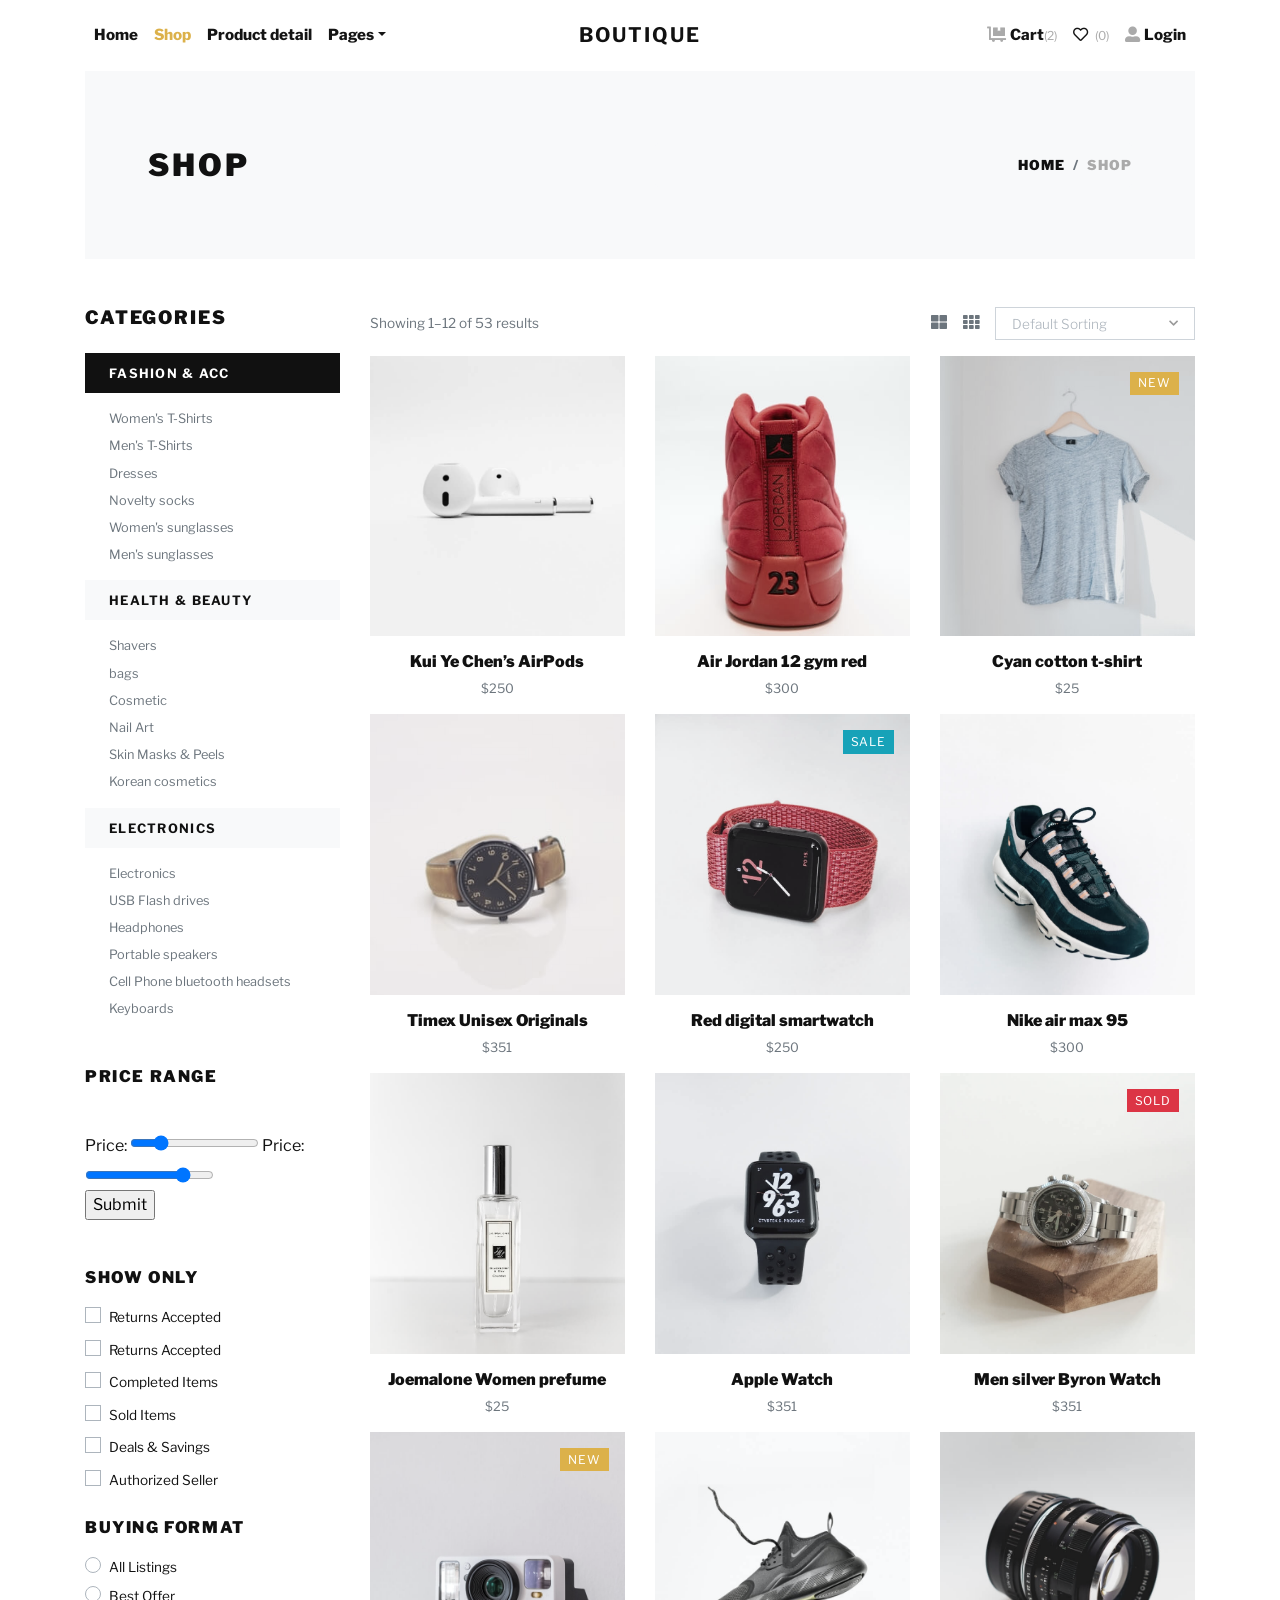
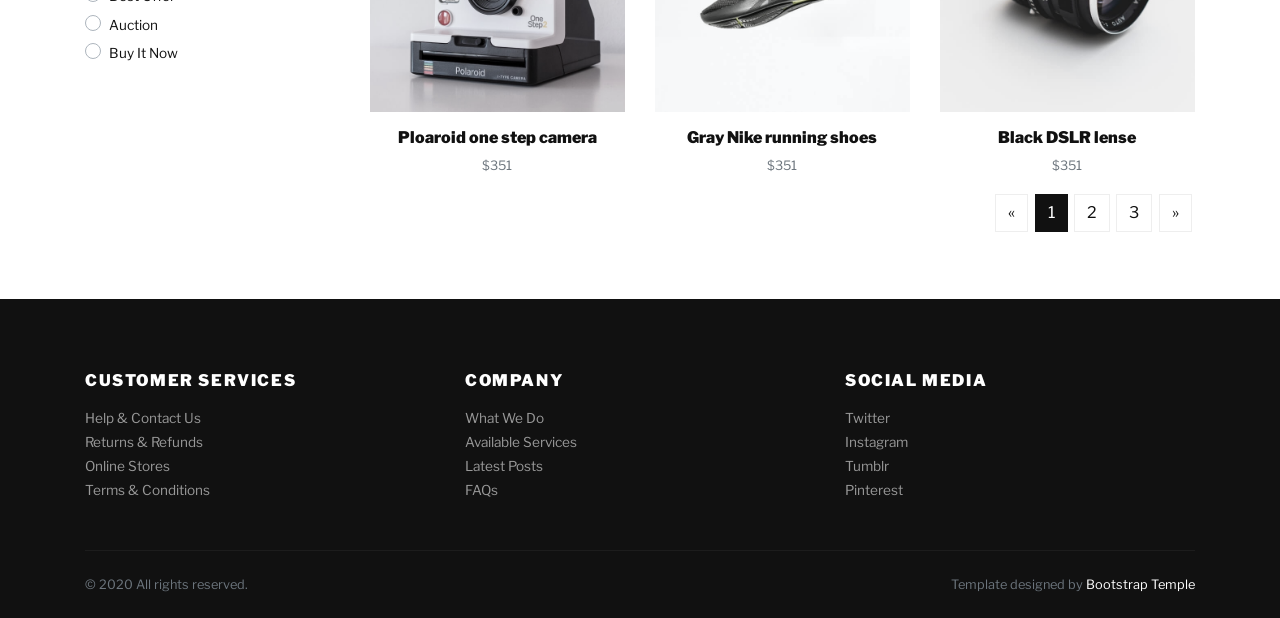
==== commit ab22a753: "shop" ====
--- a/groupproject/WebContent/shop.html
+++ b/groupproject/WebContent/shop.html
@@ -3,7 +3,7 @@
   <head>
     <meta charset="utf-8">
     <meta http-equiv="X-UA-Compatible" content="IE=edge">
-    <title>Boutique | Ecommerce bootstrap template </title>
+    <title>Boutique | Ecommerce bootstrap template</title>
     <meta name="description" content="">
     <meta name="viewport" content="width=device-width, initial-scale=1">
     <meta name="robots" content="all,follow">
@@ -34,7 +34,34 @@
   <body>
     <div class="page-holder">
       <!-- navbar-->
-     <jsp:include page="/inc/top.jsp">
+      <header class="header bg-white">
+        <div class="container px-0 px-lg-3">
+          <nav class="navbar navbar-expand-lg navbar-light py-3 px-lg-0"><a class="navbar-brand" href="index.html"><span class="font-weight-bold text-uppercase text-dark">Boutique</span></a>
+            <button class="navbar-toggler navbar-toggler-right" type="button" data-toggle="collapse" data-target="#navbarSupportedContent" aria-controls="navbarSupportedContent" aria-expanded="false" aria-label="Toggle navigation"><span class="navbar-toggler-icon"></span></button>
+            <div class="collapse navbar-collapse" id="navbarSupportedContent">
+              <ul class="navbar-nav mr-auto">
+                <li class="nav-item">
+                  <!-- Link--><a class="nav-link" href="index.html">Home</a>
+                </li>
+                <li class="nav-item">
+                  <!-- Link--><a class="nav-link active" href="shop.html">Shop</a>
+                </li>
+                <li class="nav-item">
+                  <!-- Link--><a class="nav-link" href="detail.html">Product detail</a>
+                </li>
+                <li class="nav-item dropdown"><a class="nav-link dropdown-toggle" id="pagesDropdown" href="#" data-toggle="dropdown" aria-haspopup="true" aria-expanded="false">Pages</a>
+                  <div class="dropdown-menu mt-3" aria-labelledby="pagesDropdown"><a class="dropdown-item border-0 transition-link" href="index.html">Homepage</a><a class="dropdown-item border-0 transition-link" href="shop.html">Category</a><a class="dropdown-item border-0 transition-link" href="detail.html">Product detail</a><a class="dropdown-item border-0 transition-link" href="cart.html">Shopping cart</a><a class="dropdown-item border-0 transition-link" href="checkout.html">Checkout</a></div>
+                </li>
+              </ul>
+              <ul class="navbar-nav ml-auto">               
+                <li class="nav-item"><a class="nav-link" href="cart.html"> <i class="fas fa-dolly-flatbed mr-1 text-gray"></i>Cart<small class="text-gray">(2)</small></a></li>
+                <li class="nav-item"><a class="nav-link" href="#"> <i class="far fa-heart mr-1"></i><small class="text-gray"> (0)</small></a></li>
+                <li class="nav-item"><a class="nav-link" href="#"> <i class="fas fa-user-alt mr-1 text-gray"></i>Login</a></li>
+              </ul>
+            </div>
+          </nav>
+        </div>
+      </header>
       <!--  Modal -->
       <div class="modal fade" id="productView" tabindex="-1" role="dialog" aria-hidden="true">
         <div class="modal-dialog modal-lg modal-dialog-centered" role="document">
@@ -43,7 +70,7 @@
               <div class="row align-items-stretch">
                 <div class="col-lg-6 p-lg-0"><a class="product-view d-block h-100 bg-cover bg-center" style="background: url(img/product-5.jpg)" href="img/product-5.jpg" data-lightbox="productview" title="Red digital smartwatch"></a><a class="d-none" href="img/product-5-alt-1.jpg" title="Red digital smartwatch" data-lightbox="productview"></a><a class="d-none" href="img/product-5-alt-2.jpg" title="Red digital smartwatch" data-lightbox="productview"></a></div>
                 <div class="col-lg-6">
-                  <button class="close p-4" type="button" data-dismiss="modal" aria-label="Close"><span aria-hidden="true">close</span></button>
+                  <button class="close p-4" type="button" data-dismiss="modal" aria-label="Close"><span aria-hidden="true">×</span></button>
                   <div class="p-5 my-md-4">
                     <ul class="list-inline mb-2">
                       <li class="list-inline-item m-0"><i class="fas fa-star small text-warning"></i></li>
@@ -52,11 +79,8 @@
                       <li class="list-inline-item m-0"><i class="fas fa-star small text-warning"></i></li>
                       <li class="list-inline-item m-0"><i class="fas fa-star small text-warning"></i></li>
                     </ul>
-                    
-<!--                     이미지누루면 확대돼서 나오는 이미 -->
-
-                    <h2 class="h4">TEST</h2>
-                    <p class="text-muted">$20</p>
+                    <h2 class="h4">Red digital smartwatch</h2>
+                    <p class="text-muted">$250</p>
                     <p class="text-small mb-4">Lorem ipsum dolor sit amet, consectetur adipiscing elit. In ut ullamcorper leo, eget euismod orci. Cum sociis natoque penatibus et magnis dis parturient montes nascetur ridiculus mus. Vestibulum ultricies aliquam convallis.</p>
                     <div class="row align-items-stretch mb-4">
                       <div class="col-sm-7 pr-sm-0">
@@ -104,71 +128,97 @@
                 <h5 class="text-uppercase mb-4">Categories</h5>
                 <div class="py-2 px-4 bg-dark text-white mb-3"><strong class="small text-uppercase font-weight-bold">Fashion &amp; Acc</strong></div>
                 <ul class="list-unstyled small text-muted pl-lg-4 font-weight-normal">
-                  <li class="mb-2"><a class="reset-anchor" href="#">T-Shirts</a></li>
-                  <li class="mb-2"><a class="reset-anchor" href="#">Trousers</a></li>
-                  <li class="mb-2"><a class="reset-anchor" href="#">Skirts</a></li>
-                  <li class="mb-2"><a class="reset-anchor" href="#">Socks</a></li>
-                  <li class="mb-2"><a class="reset-anchor" href="#">Sunglasses</a></li>
-                  <li class="mb-2"><a class="reset-anchor" href="#">etc</a></li>
+                  <li class="mb-2"><a class="reset-anchor" href="#">Women's T-Shirts</a></li>
+                  <li class="mb-2"><a class="reset-anchor" href="#">Men's T-Shirts</a></li>
+                  <li class="mb-2"><a class="reset-anchor" href="#">Dresses</a></li>
+                  <li class="mb-2"><a class="reset-anchor" href="#">Novelty socks</a></li>
+                  <li class="mb-2"><a class="reset-anchor" href="#">Women's sunglasses</a></li>
+                  <li class="mb-2"><a class="reset-anchor" href="#">Men's sunglasses</a></li>
                 </ul>
-               
-       
+                <div class="py-2 px-4 bg-light mb-3"><strong class="small text-uppercase font-weight-bold">Health &amp; Beauty</strong></div>
+                <ul class="list-unstyled small text-muted pl-lg-4 font-weight-normal">
+                  <li class="mb-2"><a class="reset-anchor" href="#">Shavers</a></li>
+                  <li class="mb-2"><a class="reset-anchor" href="#">bags</a></li>
+                  <li class="mb-2"><a class="reset-anchor" href="#">Cosmetic</a></li>
+                  <li class="mb-2"><a class="reset-anchor" href="#">Nail Art</a></li>
+                  <li class="mb-2"><a class="reset-anchor" href="#">Skin Masks &amp; Peels</a></li>
+                  <li class="mb-2"><a class="reset-anchor" href="#">Korean cosmetics</a></li>
+                </ul>
+                <div class="py-2 px-4 bg-light mb-3"><strong class="small text-uppercase font-weight-bold">Electronics</strong></div>
+                <ul class="list-unstyled small text-muted pl-lg-4 font-weight-normal mb-5">
+                  <li class="mb-2"><a class="reset-anchor" href="#">Electronics</a></li>
+                  <li class="mb-2"><a class="reset-anchor" href="#">USB Flash drives</a></li>
+                  <li class="mb-2"><a class="reset-anchor" href="#">Headphones</a></li>
+                  <li class="mb-2"><a class="reset-anchor" href="#">Portable speakers</a></li>
+                  <li class="mb-2"><a class="reset-anchor" href="#">Cell Phone bluetooth headsets</a></li>
+                  <li class="mb-2"><a class="reset-anchor" href="#">Keyboards</a></li>
+                </ul>
                 <h6 class="text-uppercase mb-4">Price range</h6>
                 <div class="price-range pt-4 mb-5">
                   <div id="range"></div>
-                  <div class="row pt-2">
-                    <div class="col-6"><strong class="small font-weight-bold text-uppercase">From<input type="hidden" value="" id="lower"></strong></div>
-                    <div class="col-6 text-right"><strong class="small font-weight-bold text-uppercase">To<input type="hidden" value="" id="upper"></strong></div>
-                  </div>
-                </div>
-                <h6 class="text-uppercase mb-3"></h6>
+                  
+                  <form method="post" action="price.jsp">
+      <div data-role="rangeslider">
+        <label for="price-min">Price:</label>
+        <input type="range" name="price-min" id="price-min" value="200" min="0" max="1000">
+        <label for="price-max">Price:</label>
+        <input type="range" name="price-max" id="price-max" value="800" min="0" max="1000">
+      </div>
+        <input type="submit" data-inline="true" value="Submit">
+        </form>
+<!--                   <div class="row pt-2"> -->
+<!--                     <div class="col-6"><strong class="small font-weight-bold text-uppercase">From</strong></div> -->
+<!--                     <div class="col-6 text-right"><strong class="small font-weight-bold text-uppercase">To</strong></div> -->
+<!--                   </div> -->
+                </div>
+                <h6 class="text-uppercase mb-3">Show only</h6>
                 <div class="custom-control custom-checkbox mb-1">
-<!--                   <input class="custom-control-input" id="customCheck1" type="checkbox"> -->
-<!--                   <label class="custom-control-label text-small" for="customCheck1">Returns Accepted</label> -->
+                  <input class="custom-control-input" id="customCheck1" type="checkbox">
+                  <label class="custom-control-label text-small" for="customCheck1">Returns Accepted</label>
                 </div>
                 <div class="custom-control custom-checkbox mb-1">
-<!--                   <input class="custom-control-input" id="customCheck2" type="checkbox"> -->
-<!--                   <label class="custom-control-label text-small" for="customCheck2">Returns Accepted</label> -->
+                  <input class="custom-control-input" id="customCheck2" type="checkbox">
+                  <label class="custom-control-label text-small" for="customCheck2">Returns Accepted</label>
                 </div>
                 <div class="custom-control custom-checkbox mb-1">
-<!--                   <input class="custom-control-input" id="customCheck3" type="checkbox"> -->
-<!--                   <label class="custom-control-label text-small" for="customCheck3">Completed Items</label> -->
+                  <input class="custom-control-input" id="customCheck3" type="checkbox">
+                  <label class="custom-control-label text-small" for="customCheck3">Completed Items</label>
                 </div>
                 <div class="custom-control custom-checkbox mb-1">
-<!--                   <input class="custom-control-input" id="customCheck4" type="checkbox"> -->
-<!--                   <label class="custom-control-label text-small" for="customCheck4">Sold Items</label> -->
+                  <input class="custom-control-input" id="customCheck4" type="checkbox">
+                  <label class="custom-control-label text-small" for="customCheck4">Sold Items</label>
                 </div>
                 <div class="custom-control custom-checkbox mb-1">
-<!--                   <input class="custom-control-input" id="customCheck5" type="checkbox"> -->
-<!--                   <label class="custom-control-label text-small" for="customCheck5">Deals &amp; Savings</label> -->
+                  <input class="custom-control-input" id="customCheck5" type="checkbox">
+                  <label class="custom-control-label text-small" for="customCheck5">Deals &amp; Savings</label>
                 </div>
                 <div class="custom-control custom-checkbox mb-4">
-<!--                   <input class="custom-control-input" id="customCheck6" type="checkbox"> -->
-<!--                   <label class="custom-control-label text-small" for="customCheck6">Authorized Seller</label> -->
-                </div>
-                <h6 class="text-uppercase mb-3"></h6>
+                  <input class="custom-control-input" id="customCheck6" type="checkbox">
+                  <label class="custom-control-label text-small" for="customCheck6">Authorized Seller</label>
+                </div>
+                <h6 class="text-uppercase mb-3">Buying format</h6>
                 <div class="custom-control custom-radio">
-<!--                   <input class="custom-control-input" id="customRadio1" type="radio" name="customRadio"> -->
-<!--                   <label class="custom-control-label text-small" for="customRadio1">All Listings</label> -->
+                  <input class="custom-control-input" id="customRadio1" type="radio" name="customRadio">
+                  <label class="custom-control-label text-small" for="customRadio1">All Listings</label>
                 </div>
                 <div class="custom-control custom-radio">
-<!--                   <input class="custom-control-input" id="customRadio2" type="radio" name="customRadio"> -->
-<!--                   <label class="custom-control-label text-small" for="customRadio2">Best Offer</label> -->
+                  <input class="custom-control-input" id="customRadio2" type="radio" name="customRadio">
+                  <label class="custom-control-label text-small" for="customRadio2">Best Offer</label>
                 </div>
                 <div class="custom-control custom-radio">
-<!--                   <input class="custom-control-input" id="customRadio3" type="radio" name="customRadio"> -->
-<!--                   <label class="custom-control-label text-small" for="customRadio3">Auction</label> -->
+                  <input class="custom-control-input" id="customRadio3" type="radio" name="customRadio">
+                  <label class="custom-control-label text-small" for="customRadio3">Auction</label>
                 </div>
                 <div class="custom-control custom-radio">
-<!--                   <input class="custom-control-input" id="customRadio4" type="radio" name="customRadio"> -->
-<!--                   <label class="custom-control-label text-small" for="customRadio4">Buy It Now</label> -->
+                  <input class="custom-control-input" id="customRadio4" type="radio" name="customRadio">
+                  <label class="custom-control-label text-small" for="customRadio4">Buy It Now</label>
                 </div>
               </div>
               <!-- SHOP LISTING-->
               <div class="col-lg-9 order-1 order-lg-2 mb-5 mb-lg-0">
                 <div class="row mb-3 align-items-center">
                   <div class="col-lg-6 mb-2 mb-lg-0">
-<!--                     <p class="text-small text-muted mb-0">Showing 1–12 of 53 results</p> -->
+                    <p class="text-small text-muted mb-0">Showing 1–12 of 53 results</p>
                   </div>
                   <div class="col-lg-6">
                     <ul class="list-inline d-flex align-items-center justify-content-lg-end mb-0">
@@ -176,7 +226,7 @@
                       <li class="list-inline-item text-muted mr-3"><a class="reset-anchor p-0" href="#"><i class="fas fa-th"></i></a></li>
                       <li class="list-inline-item">
                         <select class="selectpicker ml-auto" name="sorting" data-width="200" data-style="bs-select-form-control" data-title="Default sorting">
-                          <option value="default">order</option>
+                          <option value="default">Default sorting</option>
                           <option value="popularity">Popularity</option>
                           <option value="low-high">Price: Low to High</option>
                           <option value="high-low">Price: High to Low</option>
@@ -288,12 +338,109 @@
                       <p class="small text-muted">$300</p>
                     </div>
                   </div>
-                 
-                 
-                  
-                 
-                 
-                
+                  <!-- PRODUCT-->
+                  <div class="col-lg-4 col-sm-6">
+                    <div class="product text-center">
+                      <div class="mb-3 position-relative">
+                        <div class="badge text-white badge-"></div><a class="d-block" href="detail.html"><img class="img-fluid w-100" src="img/product-7.jpg" alt="..."></a>
+                        <div class="product-overlay">
+                          <ul class="mb-0 list-inline">
+                            <li class="list-inline-item m-0 p-0"><a class="btn btn-sm btn-outline-dark" href="#"><i class="far fa-heart"></i></a></li>
+                            <li class="list-inline-item m-0 p-0"><a class="btn btn-sm btn-dark" href="cart.html">Add to cart</a></li>
+                            <li class="list-inline-item mr-0"><a class="btn btn-sm btn-outline-dark" href="#productView" data-toggle="modal"><i class="fas fa-expand"></i></a></li>
+                          </ul>
+                        </div>
+                      </div>
+                      <h6> <a class="reset-anchor" href="detail.html">Joemalone Women prefume</a></h6>
+                      <p class="small text-muted">$25</p>
+                    </div>
+                  </div>
+                  <!-- PRODUCT-->
+                  <div class="col-lg-4 col-sm-6">
+                    <div class="product text-center">
+                      <div class="mb-3 position-relative">
+                        <div class="badge text-white badge-"></div><a class="d-block" href="detail.html"><img class="img-fluid w-100" src="img/product-8.jpg" alt="..."></a>
+                        <div class="product-overlay">
+                          <ul class="mb-0 list-inline">
+                            <li class="list-inline-item m-0 p-0"><a class="btn btn-sm btn-outline-dark" href="#"><i class="far fa-heart"></i></a></li>
+                            <li class="list-inline-item m-0 p-0"><a class="btn btn-sm btn-dark" href="cart.html">Add to cart</a></li>
+                            <li class="list-inline-item mr-0"><a class="btn btn-sm btn-outline-dark" href="#productView" data-toggle="modal"><i class="fas fa-expand"></i></a></li>
+                          </ul>
+                        </div>
+                      </div>
+                      <h6> <a class="reset-anchor" href="detail.html">Apple Watch</a></h6>
+                      <p class="small text-muted">$351</p>
+                    </div>
+                  </div>
+                  <!-- PRODUCT-->
+                  <div class="col-lg-4 col-sm-6">
+                    <div class="product text-center">
+                      <div class="mb-3 position-relative">
+                        <div class="badge text-white badge-danger">Sold</div><a class="d-block" href="detail.html"><img class="img-fluid w-100" src="img/product-9.jpg" alt="..."></a>
+                        <div class="product-overlay">
+                          <ul class="mb-0 list-inline">
+                            <li class="list-inline-item m-0 p-0"><a class="btn btn-sm btn-outline-dark" href="#"><i class="far fa-heart"></i></a></li>
+                            <li class="list-inline-item m-0 p-0"><a class="btn btn-sm btn-dark" href="cart.html">Add to cart</a></li>
+                            <li class="list-inline-item mr-0"><a class="btn btn-sm btn-outline-dark" href="#productView" data-toggle="modal"><i class="fas fa-expand"></i></a></li>
+                          </ul>
+                        </div>
+                      </div>
+                      <h6> <a class="reset-anchor" href="detail.html">Men silver Byron Watch</a></h6>
+                      <p class="small text-muted">$351</p>
+                    </div>
+                  </div>
+                  <!-- PRODUCT-->
+                  <div class="col-lg-4 col-sm-6">
+                    <div class="product text-center">
+                      <div class="mb-3 position-relative">
+                        <div class="badge text-white badge-primary">New</div><a class="d-block" href="detail.html"><img class="img-fluid w-100" src="img/product-10.jpg" alt="..."></a>
+                        <div class="product-overlay">
+                          <ul class="mb-0 list-inline">
+                            <li class="list-inline-item m-0 p-0"><a class="btn btn-sm btn-outline-dark" href="#"><i class="far fa-heart"></i></a></li>
+                            <li class="list-inline-item m-0 p-0"><a class="btn btn-sm btn-dark" href="cart.html">Add to cart</a></li>
+                            <li class="list-inline-item mr-0"><a class="btn btn-sm btn-outline-dark" href="#productView" data-toggle="modal"><i class="fas fa-expand"></i></a></li>
+                          </ul>
+                        </div>
+                      </div>
+                      <h6> <a class="reset-anchor" href="detail.html">Ploaroid one step camera</a></h6>
+                      <p class="small text-muted">$351</p>
+                    </div>
+                  </div>
+                  <!-- PRODUCT-->
+                  <div class="col-lg-4 col-sm-6">
+                    <div class="product text-center">
+                      <div class="mb-3 position-relative">
+                        <div class="badge text-white badge-"></div><a class="d-block" href="detail.html"><img class="img-fluid w-100" src="img/product-11.jpg" alt="..."></a>
+                        <div class="product-overlay">
+                          <ul class="mb-0 list-inline">
+                            <li class="list-inline-item m-0 p-0"><a class="btn btn-sm btn-outline-dark" href="#"><i class="far fa-heart"></i></a></li>
+                            <li class="list-inline-item m-0 p-0"><a class="btn btn-sm btn-dark" href="cart.html">Add to cart</a></li>
+                            <li class="list-inline-item mr-0"><a class="btn btn-sm btn-outline-dark" href="#productView" data-toggle="modal"><i class="fas fa-expand"></i></a></li>
+                          </ul>
+                        </div>
+                      </div>
+                      <h6> <a class="reset-anchor" href="detail.html">Gray Nike running shoes</a></h6>
+                      <p class="small text-muted">$351</p>
+                    </div>
+                  </div>
+                  <!-- PRODUCT-->
+                  <div class="col-lg-4 col-sm-6">
+                    <div class="product text-center">
+                      <div class="mb-3 position-relative">
+                        <div class="badge text-white badge-"></div><a class="d-block" href="detail.html"><img class="img-fluid w-100" src="img/product-12.jpg" alt="..."></a>
+                        <div class="product-overlay">
+                          <ul class="mb-0 list-inline">
+                            <li class="list-inline-item m-0 p-0"><a class="btn btn-sm btn-outline-dark" href="#"><i class="far fa-heart"></i></a></li>
+                            <li class="list-inline-item m-0 p-0"><a class="btn btn-sm btn-dark" href="cart.html">Add to cart</a></li>
+                            <li class="list-inline-item mr-0"><a class="btn btn-sm btn-outline-dark" href="#productView" data-toggle="modal"><i class="fas fa-expand"></i></a></li>
+                          </ul>
+                        </div>
+                      </div>
+                      <h6> <a class="reset-anchor" href="detail.html">Black DSLR lense</a></h6>
+                      <p class="small text-muted">$351</p>
+                    </div>
+                  </div>
+                </div>
                 <!-- PAGINATION-->
                 <nav aria-label="Page navigation example">
                   <ul class="pagination justify-content-center justify-content-lg-end">
@@ -309,7 +456,49 @@
           </div>
         </section>
       </div>
-      <jsp:include page="/inc/bottom.jsp"/>
+      <footer class="bg-dark text-white">
+        <div class="container py-4">
+          <div class="row py-5">
+            <div class="col-md-4 mb-3 mb-md-0">
+              <h6 class="text-uppercase mb-3">Customer services</h6>
+              <ul class="list-unstyled mb-0">
+                <li><a class="footer-link" href="#">Help &amp; Contact Us</a></li>
+                <li><a class="footer-link" href="#">Returns &amp; Refunds</a></li>
+                <li><a class="footer-link" href="#">Online Stores</a></li>
+                <li><a class="footer-link" href="#">Terms &amp; Conditions</a></li>
+              </ul>
+            </div>
+            <div class="col-md-4 mb-3 mb-md-0">
+              <h6 class="text-uppercase mb-3">Company</h6>
+              <ul class="list-unstyled mb-0">
+                <li><a class="footer-link" href="#">What We Do</a></li>
+                <li><a class="footer-link" href="#">Available Services</a></li>
+                <li><a class="footer-link" href="#">Latest Posts</a></li>
+                <li><a class="footer-link" href="#">FAQs</a></li>
+              </ul>
+            </div>
+            <div class="col-md-4">
+              <h6 class="text-uppercase mb-3">Social media</h6>
+              <ul class="list-unstyled mb-0">
+                <li><a class="footer-link" href="#">Twitter</a></li>
+                <li><a class="footer-link" href="#">Instagram</a></li>
+                <li><a class="footer-link" href="#">Tumblr</a></li>
+                <li><a class="footer-link" href="#">Pinterest</a></li>
+              </ul>
+            </div>
+          </div>
+          <div class="border-top pt-4" style="border-color: #1d1d1d !important">
+            <div class="row">
+              <div class="col-lg-6">
+                <p class="small text-muted mb-0">&copy; 2020 All rights reserved.</p>
+              </div>
+              <div class="col-lg-6 text-lg-right">
+                <p class="small text-muted mb-0">Template designed by <a class="text-white reset-anchor" href="https://bootstraptemple.com/p/bootstrap-ecommerce">Bootstrap Temple</a></p>
+              </div>
+            </div>
+          </div>
+        </div>
+      </footer>
       <!-- JavaScript files-->
       <script src="vendor/jquery/jquery.min.js"></script>
       <script src="vendor/bootstrap/js/bootstrap.bundle.min.js"></script>
@@ -321,47 +510,29 @@
       <script src="js/front.js"></script>
       <!-- Nouislider Config-->
       <script>
-        var range = document.getElementById('range');
-        noUiSlider.create(range, {
-            range: {
-                'min': 0,
-                'max': 150
-            },
-            step: 10,
-            start: [0, 40],
-            margin: 0,
-            connect: true,
-            direction: 'ltr',
-            orientation: 'horizontal',
-            behaviour: 'tap-drag',
-            tooltips: true,
-            format: {
-              to: function ( value ) {
-                return '$' + value;
-              },
-              from: function ( value ) {
-                return value.replace('', '');
-              }
-            }
-        });
-        var inputLower=document.getElementById('lower');
-        inputUpper=document.getElementById('upper');
-        
-        range.noUiSlider.on('update',function (values,handle){
-        	if(handle){
-        		
-        	inputUpper.value=values[handle];
-        	}else{
-        		inputLower.value=values[handle];
-        	}
-        });
-        
-        inputUpper.addEventListener('change',function(){
-        	range.noUiSlider.set([null,this.value]);
-        });
-        inputLower.addEventListener('change',function(){
-        	range.noUiSlider.set([null,this.value]);
-        });
+//         var range = document.getElementById('range');
+//         noUiSlider.create(range, {
+//             range: {
+//                 'min': 0,
+//                 'max': 2000
+//             },
+//             step: 5,
+//             start: [100, 1000],
+//             margin: 300,
+//             connect: true,
+//             direction: 'ltr',
+//             orientation: 'horizontal',
+//             behaviour: 'tap-drag',
+//             tooltips: true,
+//             format: {
+//               to: function ( value ) {
+//                 return '$' + value;
+//               },
+//               from: function ( value ) {
+//                 return value.replace('', '');
+//               }
+//             }
+//         });
         
       </script>
       <script>
